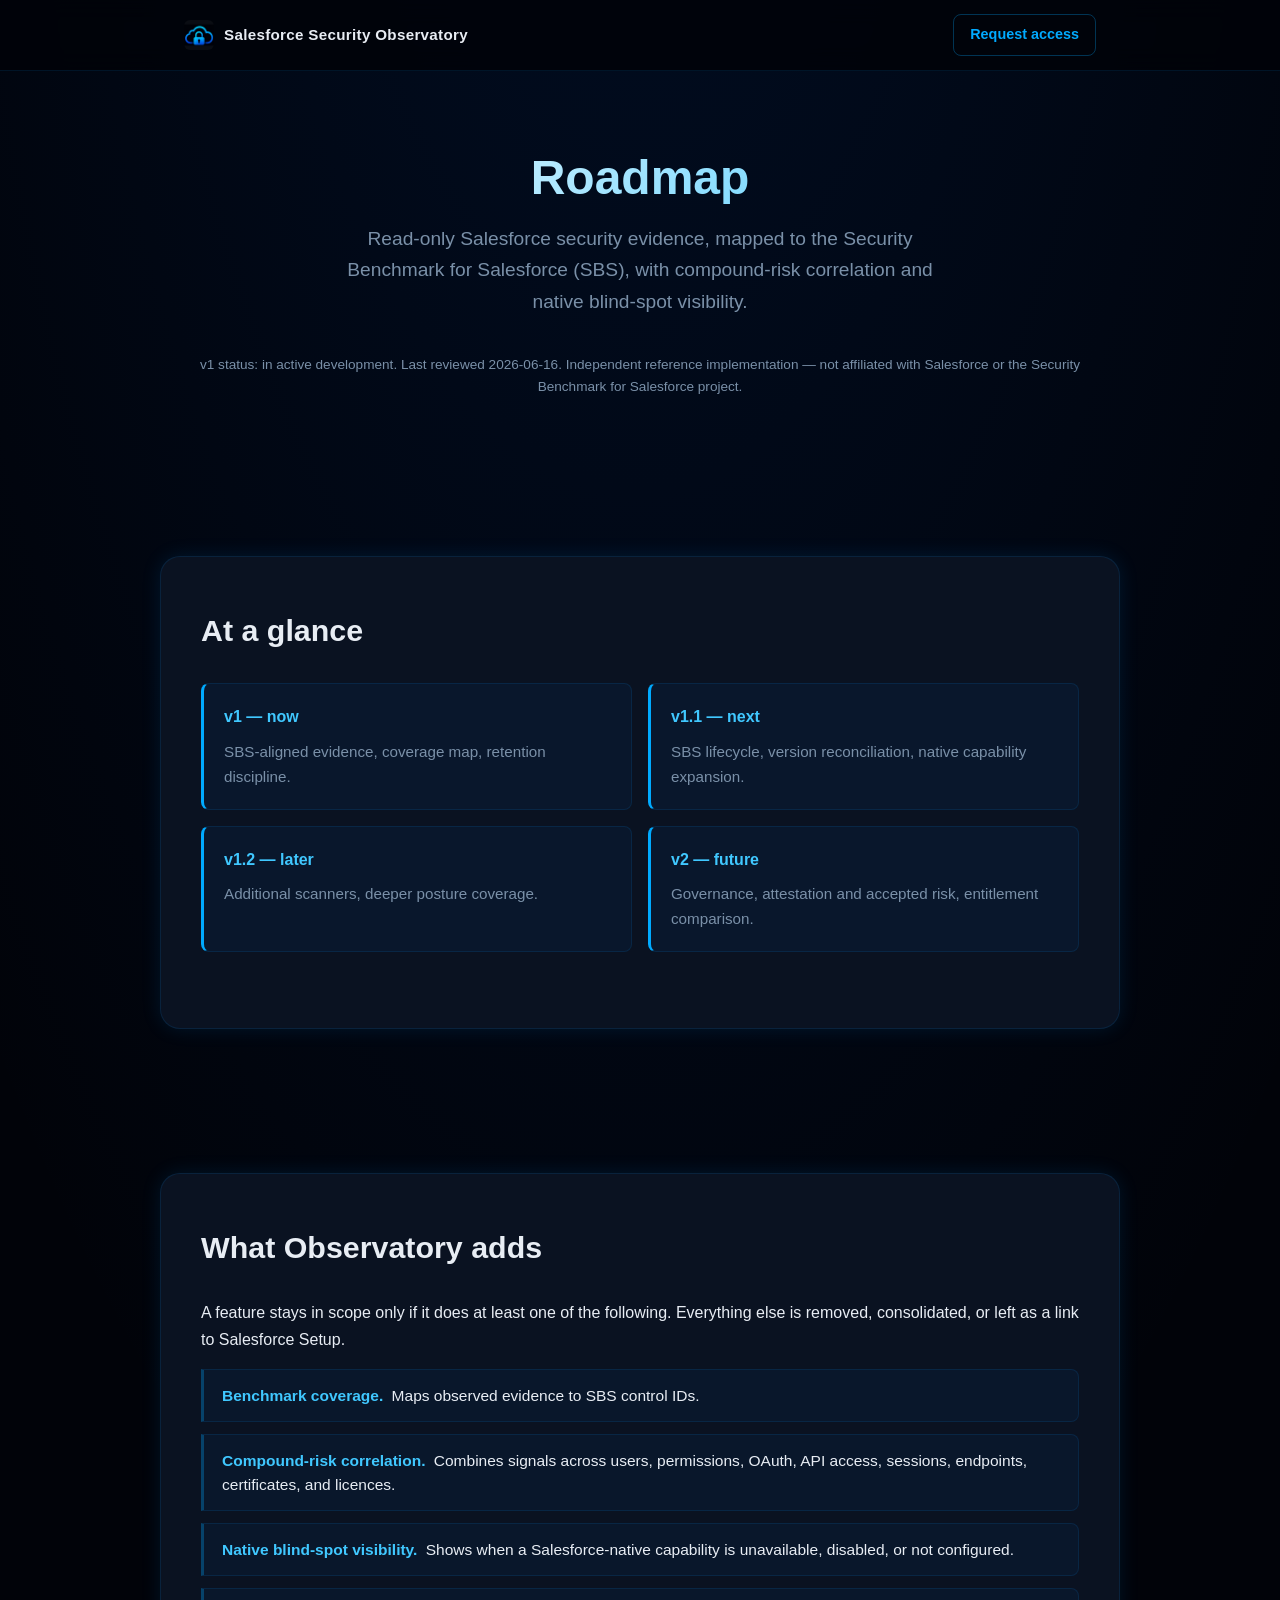
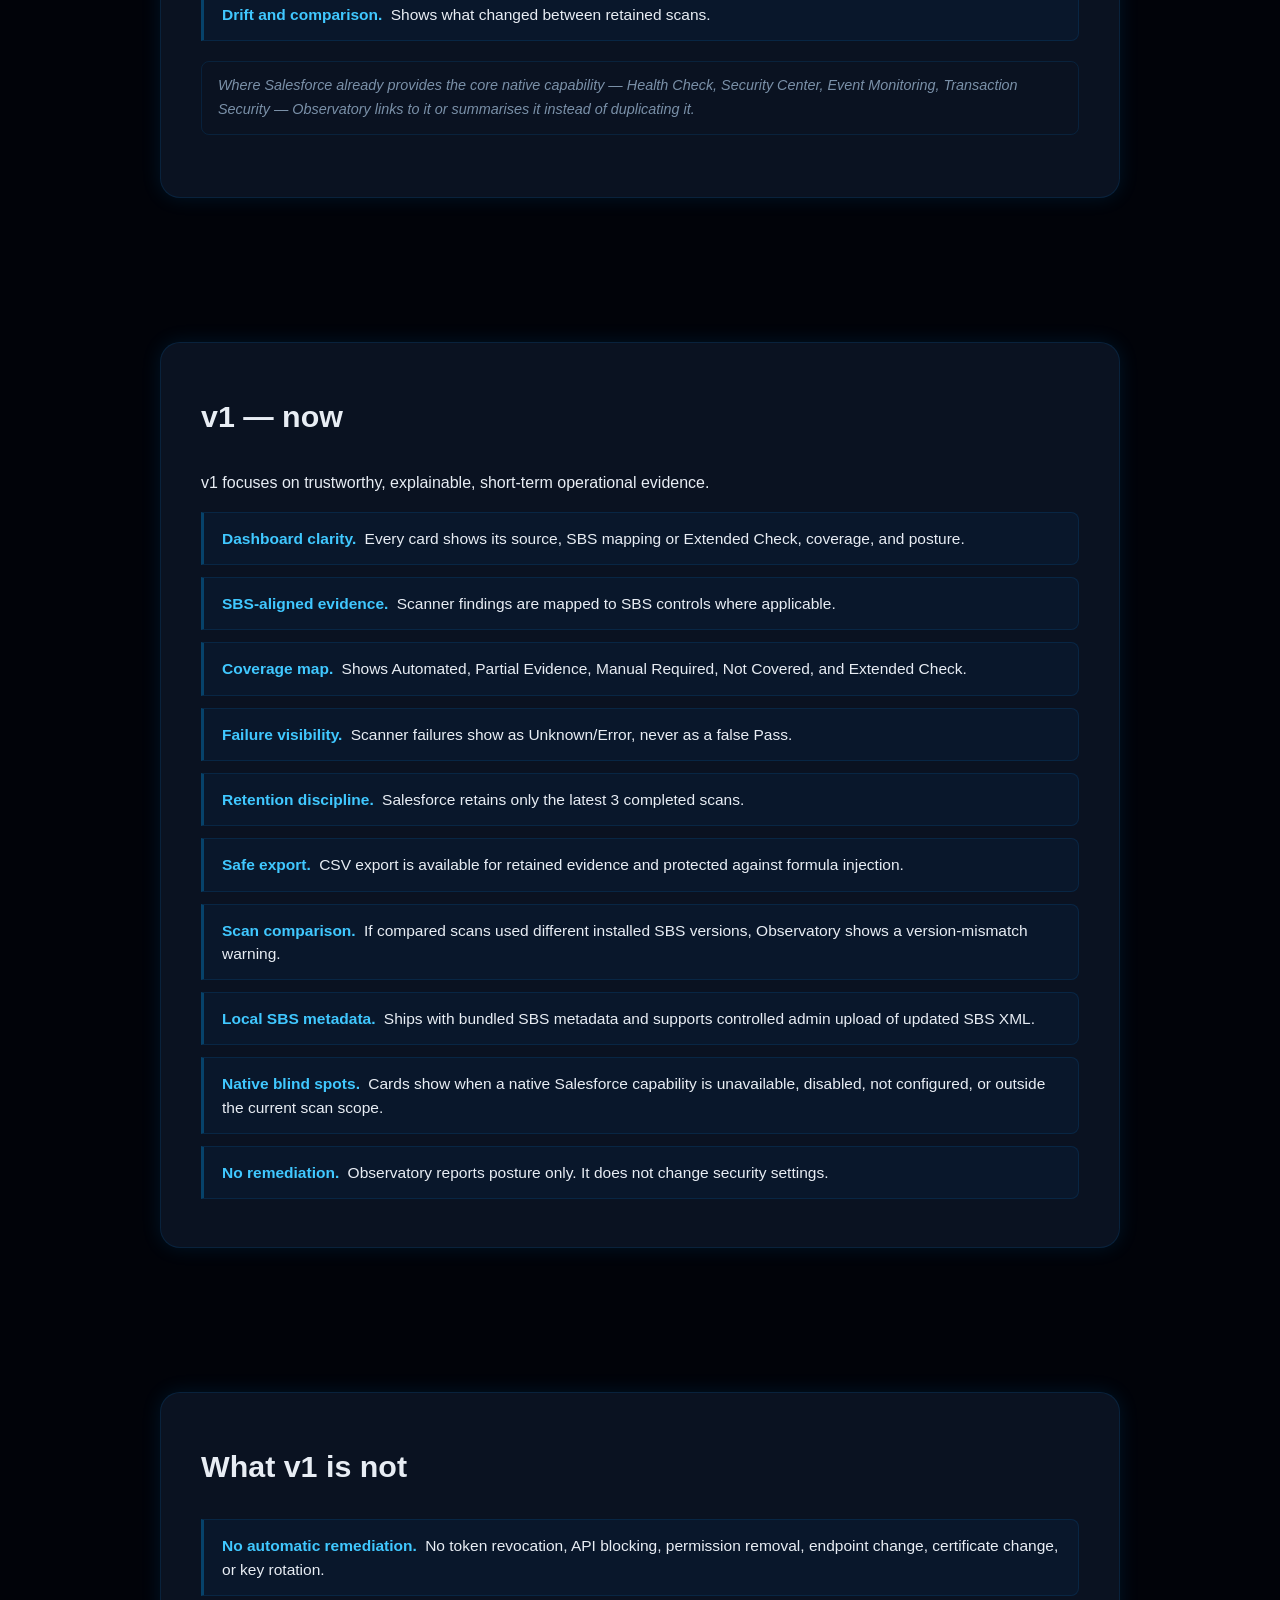
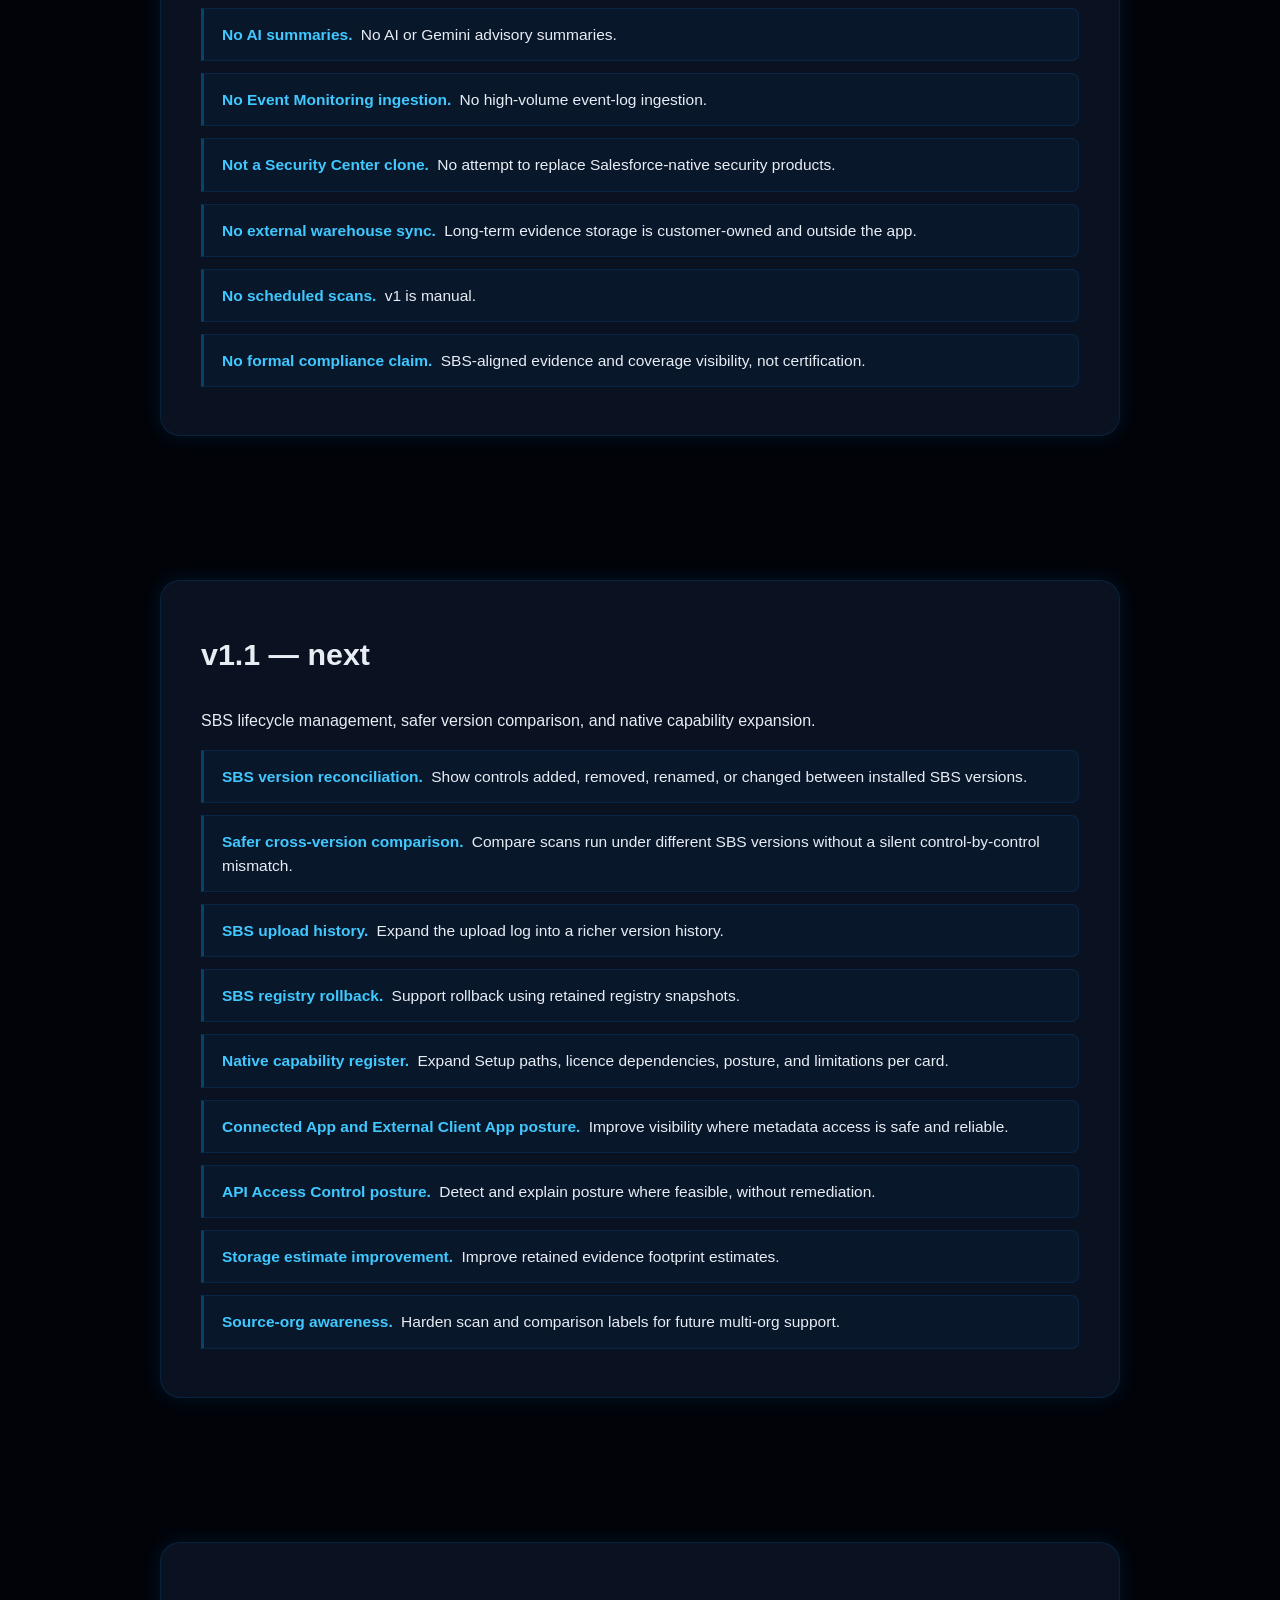
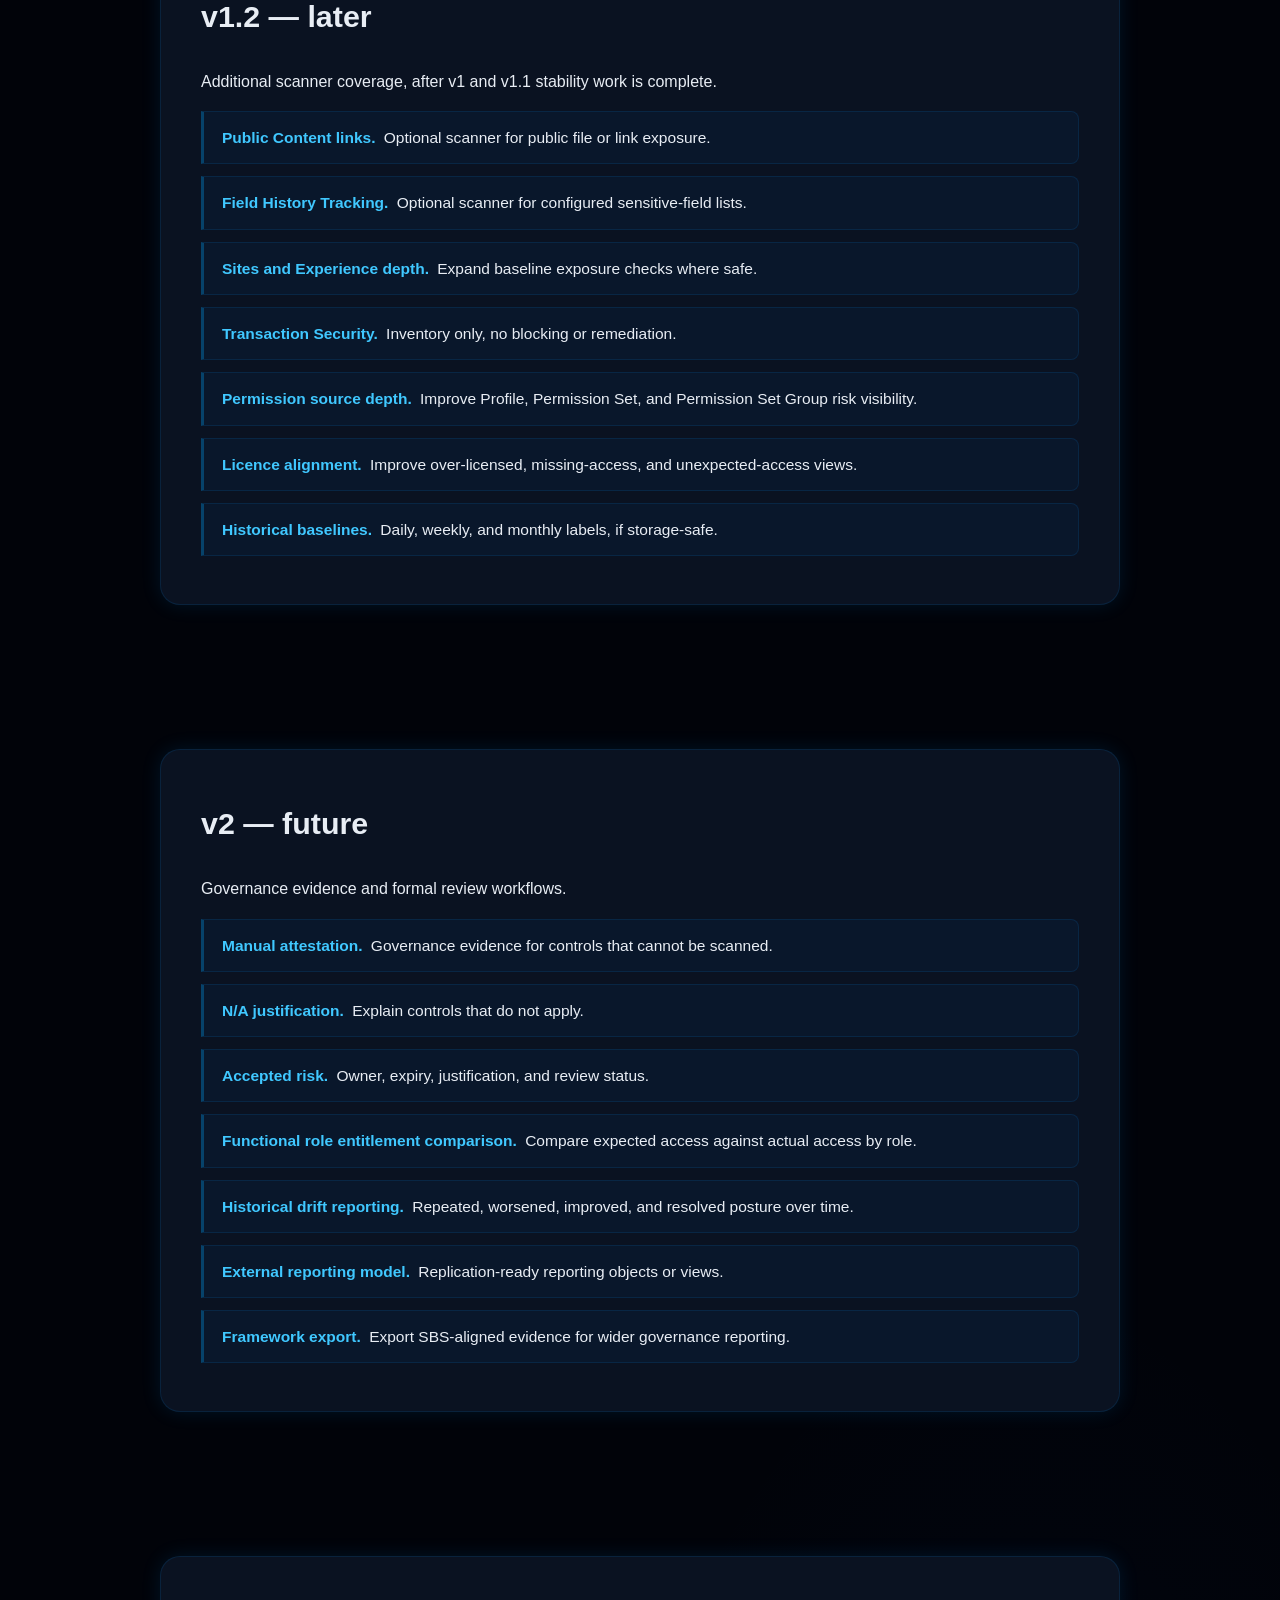
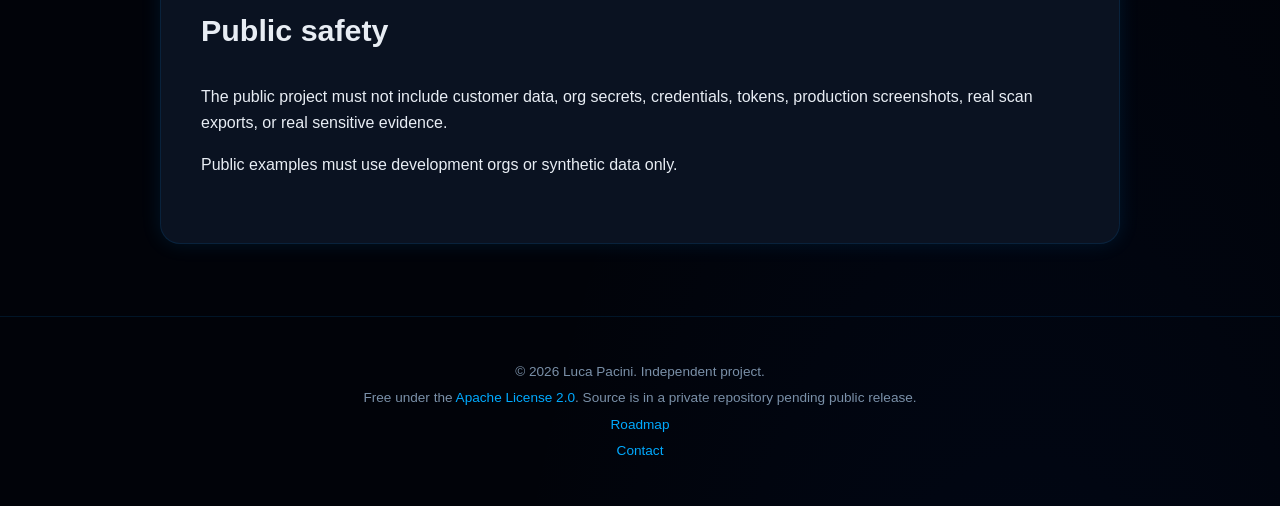
==== roadmap.html @ c9033f5a "Add in-site roadmap page matching site style" ====
<!DOCTYPE html>
<html lang="en-GB">
<head>
  <meta charset="utf-8">
  <meta name="viewport" content="width=device-width, initial-scale=1">
  <title>Roadmap — Salesforce Security Observatory</title>
  <meta name="description" content="Read-only Salesforce security evidence, mapped to the Security Benchmark for Salesforce. v1 now, SBS lifecycle next, additional scanners and governance evidence beyond that.">
  <meta name="author" content="Luca Pacini">
  <link rel="canonical" href="https://luca-pacini.github.io/sf-security-observatory/roadmap.html">
  <link rel="icon" type="image/png" href="favicon.png">
  <link rel="apple-touch-icon" href="logo-mark.png">

  <meta property="og:type" content="website">
  <meta property="og:title" content="Roadmap — Salesforce Security Observatory">
  <meta property="og:description" content="Read-only Salesforce security evidence, mapped to the Security Benchmark for Salesforce.">
  <meta property="og:url" content="https://luca-pacini.github.io/sf-security-observatory/roadmap.html">
  <meta property="og:image" content="https://luca-pacini.github.io/sf-security-observatory/og-image.png">
  <meta property="og:locale" content="en_GB">
  <meta name="twitter:card" content="summary_large_image">
  <meta name="twitter:title" content="Roadmap — Salesforce Security Observatory">
  <meta name="twitter:description" content="Read-only Salesforce security evidence, mapped to the Security Benchmark for Salesforce.">
  <meta name="twitter:image" content="https://luca-pacini.github.io/sf-security-observatory/og-image.png">

  <link rel="stylesheet" href="styles.css">
</head>
<body>
  <header class="site-header">
    <div class="container header-inner">
      <a href="index.html" style="text-decoration:none; color:inherit;">
        <span class="brand"><img class="brand-logo" src="logo-mark.png" alt="SecuredForce Lab" width="32" height="32"> Salesforce Security Observatory</span>
      </a>
      <a class="nav-cta" href="index.html#request">Request access</a>
    </div>
  </header>

  <main>
    <!-- Inner hero -->
    <section class="hero">
      <div class="container">
        <h1>Roadmap</h1>
        <p class="strapline">Read-only Salesforce security evidence, mapped to the Security Benchmark for Salesforce (SBS), with compound-risk correlation and native blind-spot visibility.</p>
        <p class="hero-sub">v1 status: in active development. Last reviewed 2026-06-16. Independent reference implementation — not affiliated with Salesforce or the Security Benchmark for Salesforce project.</p>
      </div>
    </section>

    <!-- Phases at a glance -->
    <section class="section" id="phases">
      <div class="container">
        <h2>At a glance</h2>
        <ul class="feature-list">
          <li>
            <h3>v1 — now</h3>
            <p>SBS-aligned evidence, coverage map, retention discipline.</p>
          </li>
          <li>
            <h3>v1.1 — next</h3>
            <p>SBS lifecycle, version reconciliation, native capability expansion.</p>
          </li>
          <li>
            <h3>v1.2 — later</h3>
            <p>Additional scanners, deeper posture coverage.</p>
          </li>
          <li>
            <h3>v2 — future</h3>
            <p>Governance, attestation and accepted risk, entitlement comparison.</p>
          </li>
        </ul>
      </div>
    </section>

    <!-- What Observatory adds -->
    <section class="section section-alt" id="adds">
      <div class="container">
        <h2>What Observatory adds</h2>
        <p>A feature stays in scope only if it does at least one of the following. Everything else is removed, consolidated, or left as a link to Salesforce Setup.</p>
        <ul class="proof-list">
          <li><strong>Benchmark coverage.</strong> Maps observed evidence to SBS control IDs.</li>
          <li><strong>Compound-risk correlation.</strong> Combines signals across users, permissions, OAuth, API access, sessions, endpoints, certificates, and licences.</li>
          <li><strong>Native blind-spot visibility.</strong> Shows when a Salesforce-native capability is unavailable, disabled, or not configured.</li>
          <li><strong>Drift and comparison.</strong> Shows what changed between retained scans.</li>
        </ul>
        <p class="note">Where Salesforce already provides the core native capability — Health Check, Security Center, Event Monitoring, Transaction Security — Observatory links to it or summarises it instead of duplicating it.</p>
      </div>
    </section>

    <!-- v1 now -->
    <section class="section" id="v1">
      <div class="container">
        <h2>v1 — now</h2>
        <p>v1 focuses on trustworthy, explainable, short-term operational evidence.</p>
        <ul class="proof-list">
          <li><strong>Dashboard clarity.</strong> Every card shows its source, SBS mapping or Extended Check, coverage, and posture.</li>
          <li><strong>SBS-aligned evidence.</strong> Scanner findings are mapped to SBS controls where applicable.</li>
          <li><strong>Coverage map.</strong> Shows Automated, Partial Evidence, Manual Required, Not Covered, and Extended Check.</li>
          <li><strong>Failure visibility.</strong> Scanner failures show as Unknown/Error, never as a false Pass.</li>
          <li><strong>Retention discipline.</strong> Salesforce retains only the latest 3 completed scans.</li>
          <li><strong>Safe export.</strong> CSV export is available for retained evidence and protected against formula injection.</li>
          <li><strong>Scan comparison.</strong> If compared scans used different installed SBS versions, Observatory shows a version-mismatch warning.</li>
          <li><strong>Local SBS metadata.</strong> Ships with bundled SBS metadata and supports controlled admin upload of updated SBS XML.</li>
          <li><strong>Native blind spots.</strong> Cards show when a native Salesforce capability is unavailable, disabled, not configured, or outside the current scan scope.</li>
          <li><strong>No remediation.</strong> Observatory reports posture only. It does not change security settings.</li>
        </ul>
      </div>
    </section>

    <!-- v1 exclusions -->
    <section class="section section-alt" id="v1-exclusions">
      <div class="container">
        <h2>What v1 is not</h2>
        <ul class="proof-list">
          <li><strong>No automatic remediation.</strong> No token revocation, API blocking, permission removal, endpoint change, certificate change, or key rotation.</li>
          <li><strong>No AI summaries.</strong> No AI or Gemini advisory summaries.</li>
          <li><strong>No Event Monitoring ingestion.</strong> No high-volume event-log ingestion.</li>
          <li><strong>Not a Security Center clone.</strong> No attempt to replace Salesforce-native security products.</li>
          <li><strong>No external warehouse sync.</strong> Long-term evidence storage is customer-owned and outside the app.</li>
          <li><strong>No scheduled scans.</strong> v1 is manual.</li>
          <li><strong>No formal compliance claim.</strong> SBS-aligned evidence and coverage visibility, not certification.</li>
        </ul>
      </div>
    </section>

    <!-- v1.1 -->
    <section class="section" id="v1-1">
      <div class="container">
        <h2>v1.1 — next</h2>
        <p>SBS lifecycle management, safer version comparison, and native capability expansion.</p>
        <ul class="proof-list">
          <li><strong>SBS version reconciliation.</strong> Show controls added, removed, renamed, or changed between installed SBS versions.</li>
          <li><strong>Safer cross-version comparison.</strong> Compare scans run under different SBS versions without a silent control-by-control mismatch.</li>
          <li><strong>SBS upload history.</strong> Expand the upload log into a richer version history.</li>
          <li><strong>SBS registry rollback.</strong> Support rollback using retained registry snapshots.</li>
          <li><strong>Native capability register.</strong> Expand Setup paths, licence dependencies, posture, and limitations per card.</li>
          <li><strong>Connected App and External Client App posture.</strong> Improve visibility where metadata access is safe and reliable.</li>
          <li><strong>API Access Control posture.</strong> Detect and explain posture where feasible, without remediation.</li>
          <li><strong>Storage estimate improvement.</strong> Improve retained evidence footprint estimates.</li>
          <li><strong>Source-org awareness.</strong> Harden scan and comparison labels for future multi-org support.</li>
        </ul>
      </div>
    </section>

    <!-- v1.2 -->
    <section class="section section-alt" id="v1-2">
      <div class="container">
        <h2>v1.2 — later</h2>
        <p>Additional scanner coverage, after v1 and v1.1 stability work is complete.</p>
        <ul class="proof-list">
          <li><strong>Public Content links.</strong> Optional scanner for public file or link exposure.</li>
          <li><strong>Field History Tracking.</strong> Optional scanner for configured sensitive-field lists.</li>
          <li><strong>Sites and Experience depth.</strong> Expand baseline exposure checks where safe.</li>
          <li><strong>Transaction Security.</strong> Inventory only, no blocking or remediation.</li>
          <li><strong>Permission source depth.</strong> Improve Profile, Permission Set, and Permission Set Group risk visibility.</li>
          <li><strong>Licence alignment.</strong> Improve over-licensed, missing-access, and unexpected-access views.</li>
          <li><strong>Historical baselines.</strong> Daily, weekly, and monthly labels, if storage-safe.</li>
        </ul>
      </div>
    </section>

    <!-- v2 -->
    <section class="section" id="v2">
      <div class="container">
        <h2>v2 — future</h2>
        <p>Governance evidence and formal review workflows.</p>
        <ul class="proof-list">
          <li><strong>Manual attestation.</strong> Governance evidence for controls that cannot be scanned.</li>
          <li><strong>N/A justification.</strong> Explain controls that do not apply.</li>
          <li><strong>Accepted risk.</strong> Owner, expiry, justification, and review status.</li>
          <li><strong>Functional role entitlement comparison.</strong> Compare expected access against actual access by role.</li>
          <li><strong>Historical drift reporting.</strong> Repeated, worsened, improved, and resolved posture over time.</li>
          <li><strong>External reporting model.</strong> Replication-ready reporting objects or views.</li>
          <li><strong>Framework export.</strong> Export SBS-aligned evidence for wider governance reporting.</li>
        </ul>
      </div>
    </section>

    <!-- Public safety -->
    <section class="section section-alt" id="public-safety">
      <div class="container">
        <h2>Public safety</h2>
        <p>The public project must not include customer data, org secrets, credentials, tokens, production screenshots, real scan exports, or real sensitive evidence.</p>
        <p>Public examples must use development orgs or synthetic data only.</p>
      </div>
    </section>
  </main>

  <footer class="site-footer">
    <div class="container">
      <p>&copy; 2026 Luca Pacini. Independent project.</p>
      <p>Free under the <a class="link" href="https://www.apache.org/licenses/LICENSE-2.0" rel="noopener">Apache License 2.0</a>. Source is in a private repository pending public release.</p>
      <p><a class="link" id="roadmap-link" href="roadmap.html">Roadmap</a></p>
      <p><a class="link" id="contact-email" href="mailto:securedforcelab@gmail.com">Contact</a></p>
    </div>
  </footer>
</body>
</html>
---- styles.css ----
/* Salesforce Security Observatory — landing page styles
   Dark-navy aesthetic matched to the SecuredForce Lab logo background.
   System fonts only. No external assets. */

/* ─── Design tokens ──────────────────────────────────────────────────────── */
:root {
  --bg:           #010309;   /* exact logo background colour */
  --bg-mid:       #060c16;   /* card backgrounds: slightly lifted */
  --bg-card:      #0a1221;   /* deeper card fill */
  --border:       rgba(0, 150, 255, 0.12);
  --border-glow:  rgba(0, 170, 255, 0.30);
  --text:         #e8edf4;
  --text-muted:   #7a90a8;
  --accent:       #00aaff;
  --accent-hi:    #40c8ff;
  --accent-hover: #0090dd;
  --gradient:     linear-gradient(135deg, #0055cc 0%, #00aaff 100%);
  --glow-sm:      0 0 20px rgba(0, 160, 255, 0.12);
  --glow-md:      0 4px 40px rgba(0, 140, 255, 0.18);
  --glow-lg:      0 8px 64px rgba(0, 120, 255, 0.25);
  --radius-sm:    8px;
  --radius-md:    14px;
  --radius-lg:    20px;
  --max-width:    960px;
}

/* ─── Reset ──────────────────────────────────────────────────────────────── */
*, *::before, *::after { box-sizing: border-box; }
html  { scroll-behavior: smooth; }
body  {
  margin: 0;
  background-color: var(--bg);
  /* subtle radial highlight so the page isn't completely flat */
  background-image:
    radial-gradient(ellipse 120% 60% at 50% -10%, rgba(0, 80, 200, 0.15) 0%, transparent 60%),
    radial-gradient(ellipse 80% 40% at 80% 110%,  rgba(0, 60, 180, 0.10) 0%, transparent 55%);
  color: var(--text);
  font-family: -apple-system, BlinkMacSystemFont, "Segoe UI", Roboto, Helvetica, Arial, sans-serif;
  line-height: 1.65;
  font-size: 16px;
}

.container {
  width: 100%;
  max-width: var(--max-width);
  margin: 0 auto;
  padding: 0 24px;
}

/* ─── Header ─────────────────────────────────────────────────────────────── */
.site-header {
  position: sticky;
  top: 0;
  z-index: 20;
  background: rgba(1, 3, 9, 0.85);
  backdrop-filter: blur(12px);
  -webkit-backdrop-filter: blur(12px);
  border-bottom: 1px solid var(--border);
}

.header-inner {
  display: flex;
  align-items: center;
  justify-content: space-between;
  gap: 16px;
  padding: 14px 24px;
}

.brand {
  display: flex;
  align-items: center;
  gap: 10px;
  font-weight: 700;
  font-size: 0.95rem;
  letter-spacing: 0.3px;
}

.brand-logo {
  width: 30px;
  height: 30px;
  border-radius: 6px;
  flex-shrink: 0;
}

.nav-cta {
  color: var(--accent);
  text-decoration: none;
  font-weight: 600;
  font-size: 0.9rem;
  border: 1px solid var(--border-glow);
  padding: 8px 16px;
  border-radius: var(--radius-sm);
  white-space: nowrap;
  transition: background 0.15s, color 0.15s;
}
.nav-cta:hover {
  background: var(--accent);
  color: #fff;
  border-color: var(--accent);
}

/* ─── Hero ───────────────────────────────────────────────────────────────── */
.hero {
  padding: 80px 0 72px;
  text-align: center;
}

.hero-logo {
  display: block;
  width: 220px;
  height: auto;
  margin: 0 auto 32px;
  filter: drop-shadow(0 12px 40px rgba(0, 150, 255, 0.25));
}

.hero h1 {
  font-size: clamp(2rem, 5vw, 3rem);
  line-height: 1.12;
  margin: 0 0 18px;
  background: linear-gradient(135deg, #ffffff 0%, var(--accent-hi) 100%);
  -webkit-background-clip: text;
  -webkit-text-fill-color: transparent;
  background-clip: text;
}

.strapline {
  font-size: clamp(1rem, 2.5vw, 1.2rem);
  color: var(--text-muted);
  max-width: 600px;
  margin: 0 auto 36px;
}

.hero-sub {
  font-size: 0.85rem;
  color: var(--text-muted);
  margin-top: 14px;
}

/* ─── Buttons ─────────────────────────────────────────────────────────────── */
.btn {
  display: inline-block;
  font-family: inherit;
  font-weight: 700;
  font-size: 0.95rem;
  padding: 13px 28px;
  border-radius: var(--radius-sm);
  border: none;
  cursor: pointer;
  text-decoration: none;
  letter-spacing: 0.3px;
  transition: opacity 0.15s, box-shadow 0.15s;
}

.btn-primary {
  background: var(--gradient);
  color: #fff;
  box-shadow: var(--glow-sm);
}
.btn-primary:hover {
  opacity: 0.88;
  box-shadow: var(--glow-md);
}

.btn-lg {
  font-size: 1.05rem;
  padding: 15px 36px;
}

/* ─── Sections — pop-out card approach ───────────────────────────────────── */
.section {
  padding: 72px 0;
}

/* Each section content sits in a raised card */
.section > .container {
  background: var(--bg-card);
  border: 1px solid var(--border);
  border-radius: var(--radius-lg);
  padding: 48px 40px;
  box-shadow: var(--glow-sm);
  transition: box-shadow 0.25s;
}
.section > .container:hover {
  box-shadow: var(--glow-md);
}

.section h2 {
  font-size: clamp(1.4rem, 3vw, 1.9rem);
  margin: 0 0 28px;
  color: var(--text);
}

/* ─── Feature cards ──────────────────────────────────────────────────────── */
.feature-list {
  list-style: none;
  padding: 0;
  margin: 0 0 28px;
  display: grid;
  grid-template-columns: repeat(2, 1fr);
  gap: 16px;
}

.feature-list li {
  background: rgba(0, 120, 220, 0.06);
  border: 1px solid var(--border);
  border-left: 3px solid var(--accent);
  border-radius: var(--radius-sm);
  padding: 20px;
  transition: background 0.2s, border-color 0.2s;
}
.feature-list li:hover {
  background: rgba(0, 150, 255, 0.10);
  border-color: var(--border-glow);
}

.feature-list h3 {
  margin: 0 0 8px;
  font-size: 1rem;
  color: var(--accent-hi);
}

.feature-list p {
  margin: 0;
  color: var(--text-muted);
  font-size: 0.95rem;
}

.highlight {
  font-size: 1.05rem;
  font-weight: 600;
  padding: 14px 18px;
  background: rgba(0, 150, 255, 0.08);
  border-left: 3px solid var(--accent);
  border-radius: 0 var(--radius-sm) var(--radius-sm) 0;
  margin: 0;
}

/* ─── Steps ──────────────────────────────────────────────────────────────── */
.steps {
  list-style: none;
  padding: 0;
  margin: 0;
  counter-reset: steps;
  display: grid;
  gap: 14px;
}

.steps li {
  counter-increment: steps;
  display: flex;
  align-items: flex-start;
  gap: 16px;
  font-size: 1.05rem;
  padding: 16px 18px;
  background: rgba(0, 120, 220, 0.05);
  border: 1px solid var(--border);
  border-radius: var(--radius-sm);
}

.steps li::before {
  content: counter(steps);
  display: flex;
  align-items: center;
  justify-content: center;
  min-width: 28px;
  height: 28px;
  background: var(--gradient);
  border-radius: 50%;
  font-size: 0.8rem;
  font-weight: 800;
  color: #fff;
  flex-shrink: 0;
  margin-top: 2px;
}

.note {
  font-size: 0.9rem;
  color: var(--text-muted);
  margin-top: 20px;
  padding: 12px 16px;
  border: 1px solid var(--border);
  border-radius: var(--radius-sm);
  font-style: italic;
}

/* ─── Proof list ─────────────────────────────────────────────────────────── */
.proof-list {
  list-style: none;
  padding: 0;
  margin: 0;
  display: grid;
  gap: 12px;
}

.proof-list li {
  padding: 14px 18px;
  background: rgba(0, 120, 220, 0.05);
  border: 1px solid var(--border);
  border-left: 3px solid var(--border-glow);
  border-radius: 0 var(--radius-sm) var(--radius-sm) 0;
  line-height: 1.5;
  font-size: 0.97rem;
}

.proof-list strong {
  color: var(--accent-hi);
  margin-right: 4px;
}

/* ─── Pricing section ────────────────────────────────────────────────────── */
.section-price > .container {
  background: rgba(0, 100, 200, 0.07);
  border-color: var(--border-glow);
  text-align: center;
  box-shadow: var(--glow-md);
}

.price-block {
  display: flex;
  flex-direction: column;
  align-items: center;
  gap: 8px;
}

.price-question {
  font-size: clamp(1rem, 2.5vw, 1.2rem);
  color: var(--text-muted);
  font-weight: 500;
  margin: 0;
}

.price-answer {
  font-size: clamp(3.5rem, 10vw, 6rem);
  font-weight: 900;
  line-height: 1;
  background: var(--gradient);
  -webkit-background-clip: text;
  -webkit-text-fill-color: transparent;
  background-clip: text;
  margin: 8px 0;
  letter-spacing: -2px;
}

.price-detail {
  color: var(--text-muted);
  font-size: 1rem;
  max-width: 480px;
  margin: 12px auto 0;
}

.price-badges {
  display: flex;
  flex-wrap: wrap;
  justify-content: center;
  gap: 10px;
  margin-top: 24px;
}

.badge {
  display: inline-flex;
  align-items: center;
  gap: 6px;
  padding: 6px 14px;
  border: 1px solid var(--border-glow);
  border-radius: 999px;
  font-size: 0.85rem;
  font-weight: 600;
  color: var(--accent-hi);
  background: rgba(0, 150, 255, 0.08);
}

/* ─── Request card ───────────────────────────────────────────────────────── */
.request-section > .container {
  background:
    radial-gradient(ellipse 100% 80% at 50% -20%, rgba(0, 100, 220, 0.22), transparent 65%),
    var(--bg-card);
  border-color: var(--border-glow);
  box-shadow:
    var(--glow-lg),
    inset 0 1px 0 rgba(255, 255, 255, 0.04);
  text-align: center;
}

.request-card {
  max-width: 520px;
  margin: 0 auto;
}

.request-mark {
  display: block;
  width: 72px;
  height: 72px;
  margin: 0 auto 20px;
  border-radius: 16px;
  box-shadow: 0 8px 32px rgba(0, 130, 240, 0.40);
}

.request-card h2 {
  margin-top: 0;
  font-size: 2rem;
}

.form-guidance {
  color: var(--text-muted);
  margin: 0 0 8px;
}

.email-cta {
  margin-top: 24px;
}

.email-fallback {
  font-size: 0.88rem;
  color: var(--text-muted);
  margin-top: 12px;
}

.email-fallback strong {
  font-family: ui-monospace, "Cascadia Code", "Fira Code", monospace;
  color: var(--text);
}

/* ─── Privacy / advisory notices ────────────────────────────────────────── */
.privacy-notice,
.advisory-notice {
  font-size: 0.82rem;
  color: var(--text-muted);
  margin-top: 20px;
  line-height: 1.6;
  padding: 12px 16px;
  border: 1px solid var(--border);
  border-radius: var(--radius-sm);
  text-align: left;
}

.privacy-notice strong,
.advisory-notice strong {
  color: var(--text);
}

/* ─── About section ──────────────────────────────────────────────────────── */
.disclaimer {
  color: var(--text-muted);
  font-size: 0.9rem;
}

.link {
  color: var(--accent);
  text-decoration: none;
}
.link:hover { text-decoration: underline; }

/* ─── Footer ─────────────────────────────────────────────────────────────── */
.site-footer {
  padding: 40px 24px;
  text-align: center;
  color: var(--text-muted);
  font-size: 0.85rem;
  border-top: 1px solid var(--border);
}

.site-footer p { margin: 4px 0; }

/* ─── Responsive ─────────────────────────────────────────────────────────── */
@media (max-width: 680px) {
  .section > .container {
    padding: 32px 20px;
    border-radius: var(--radius-md);
  }
  .section { padding: 48px 0; }
  .feature-list { grid-template-columns: 1fr; }
  .hero { padding: 56px 0 48px; }
  .hero-logo { width: 160px; }
  .price-answer { letter-spacing: -1px; }
}
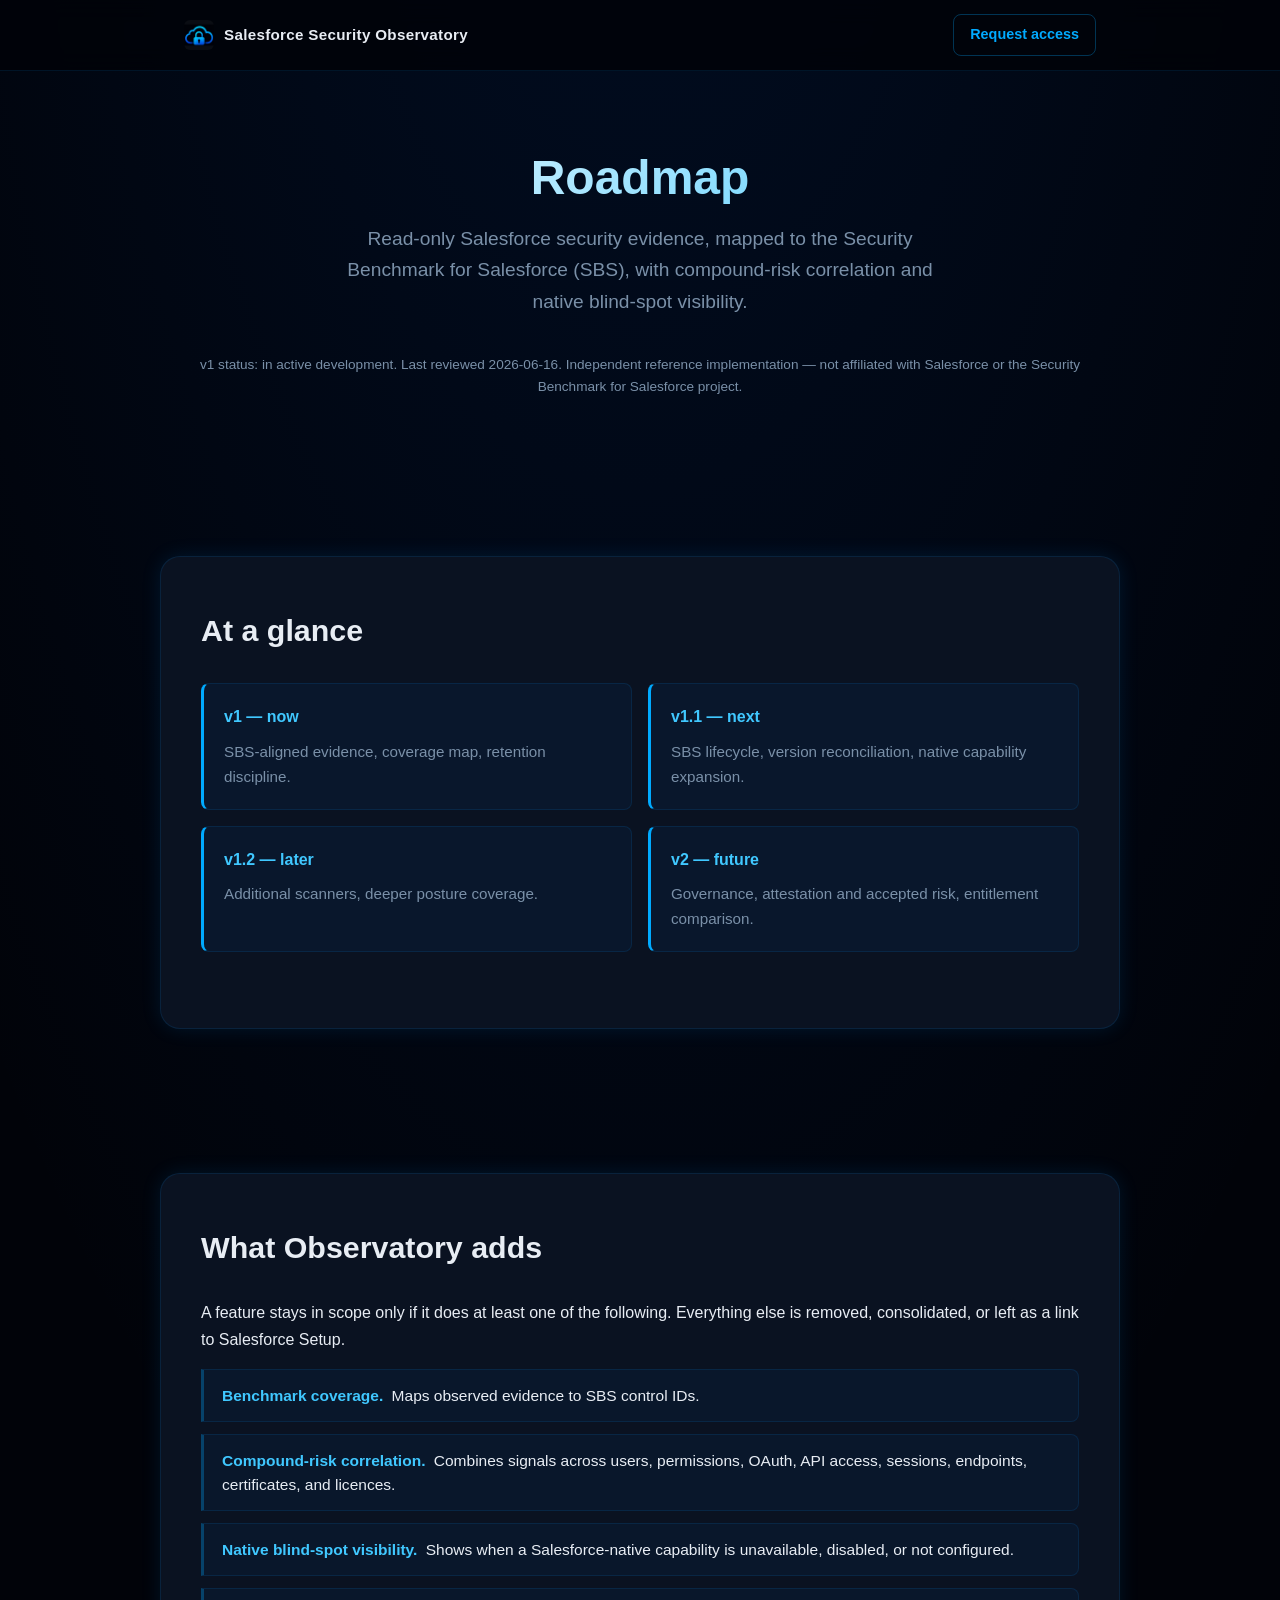
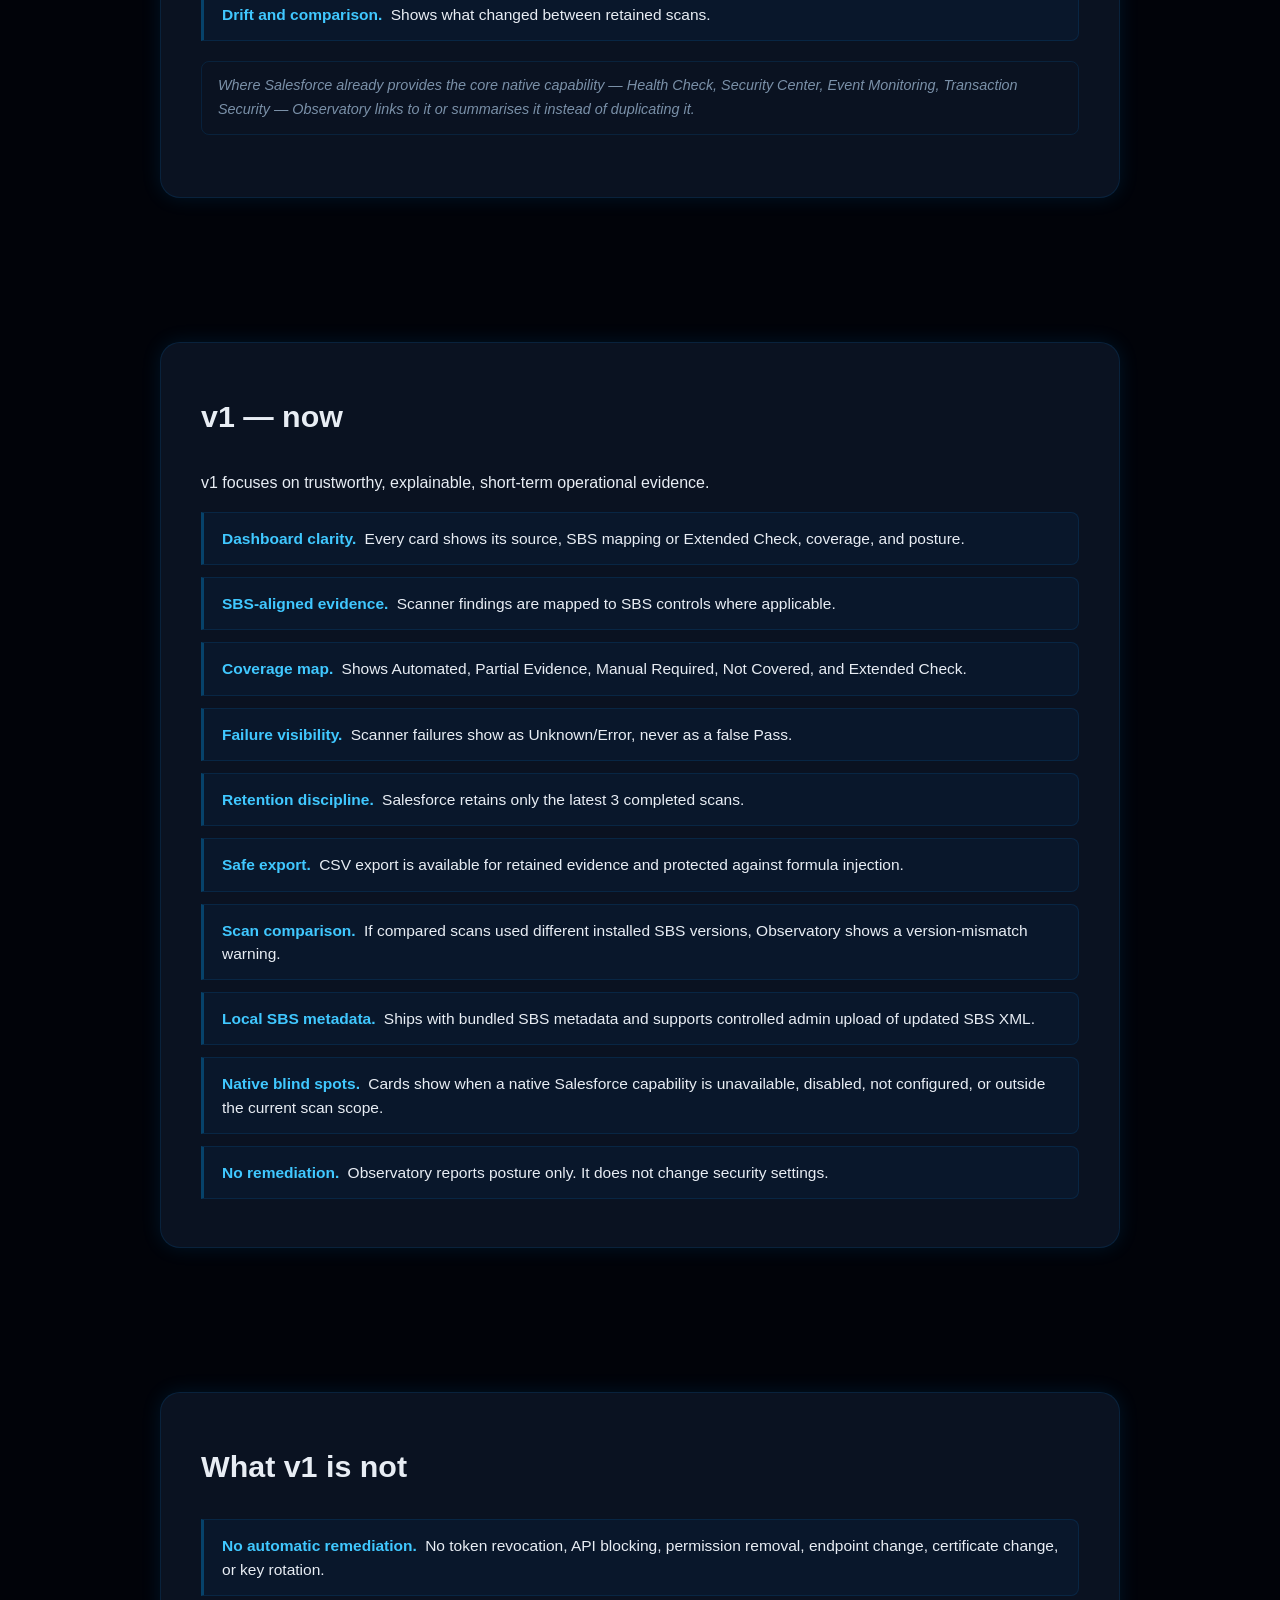
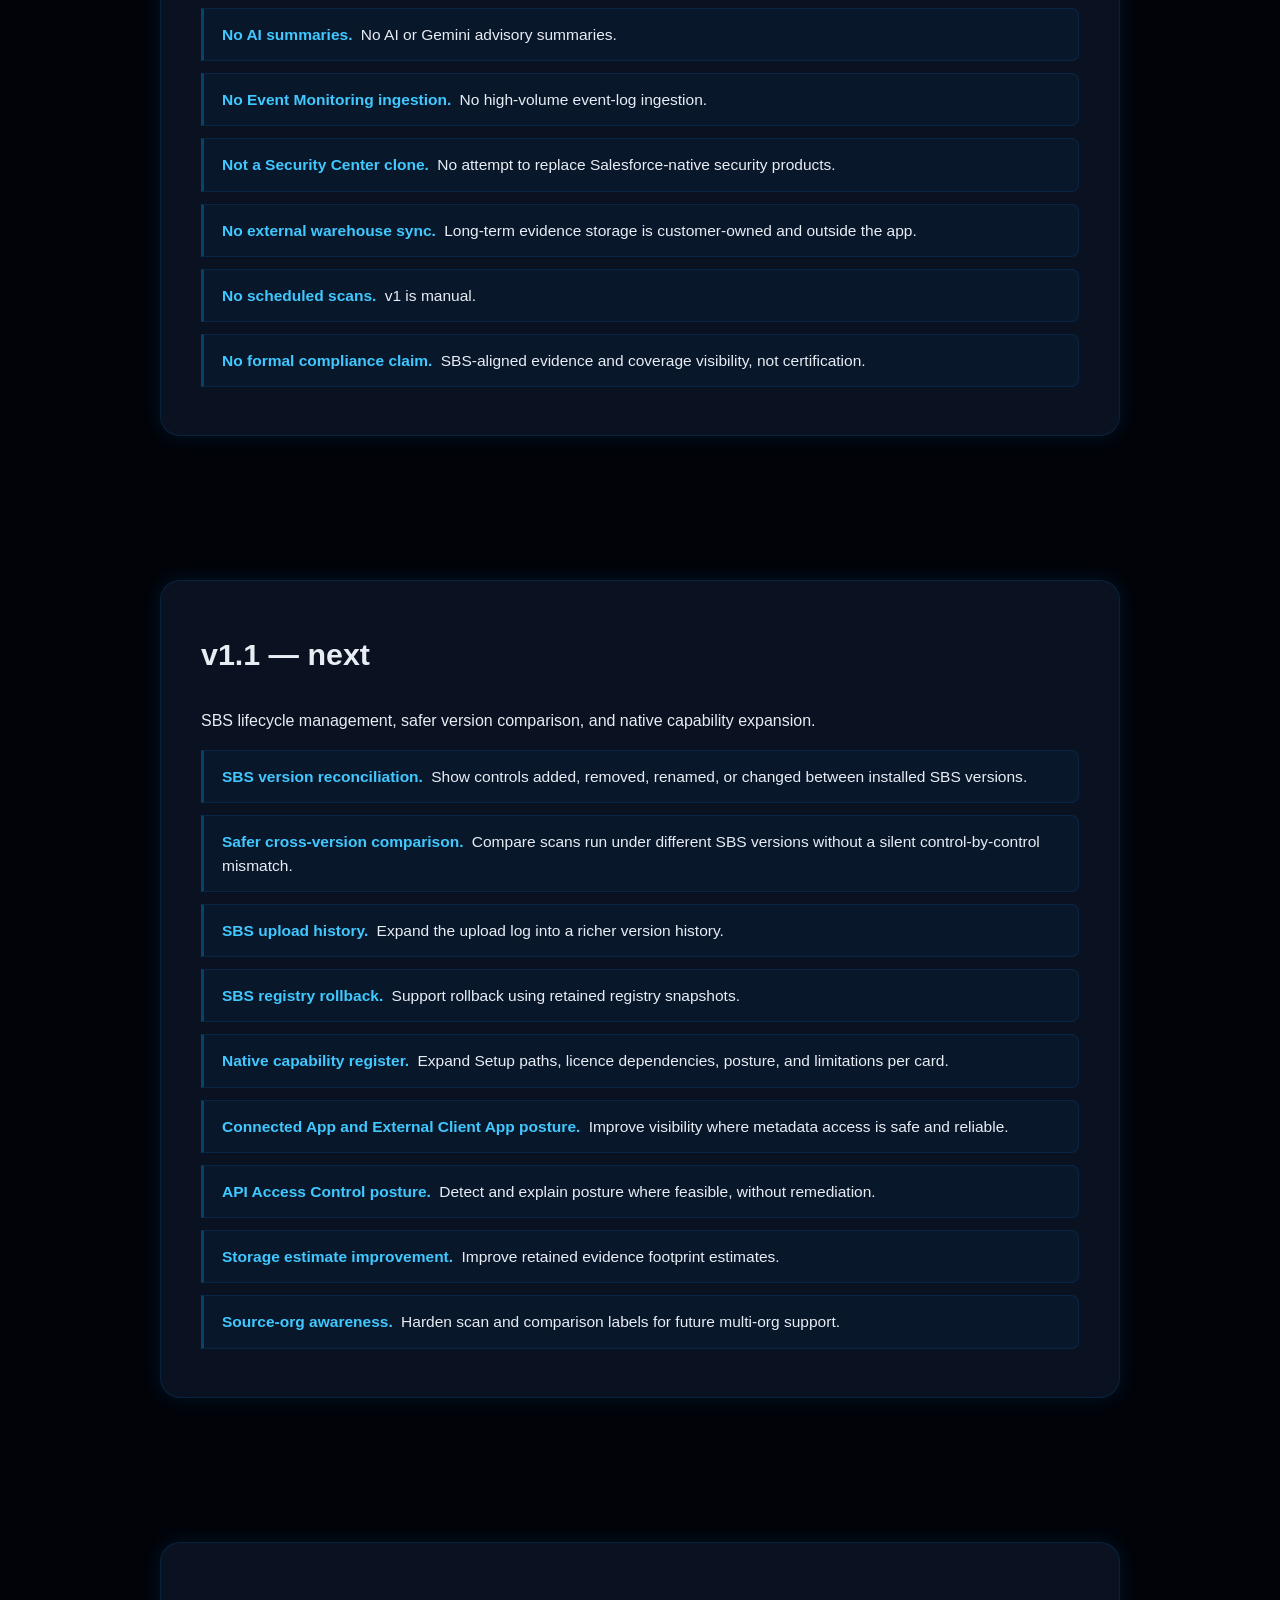
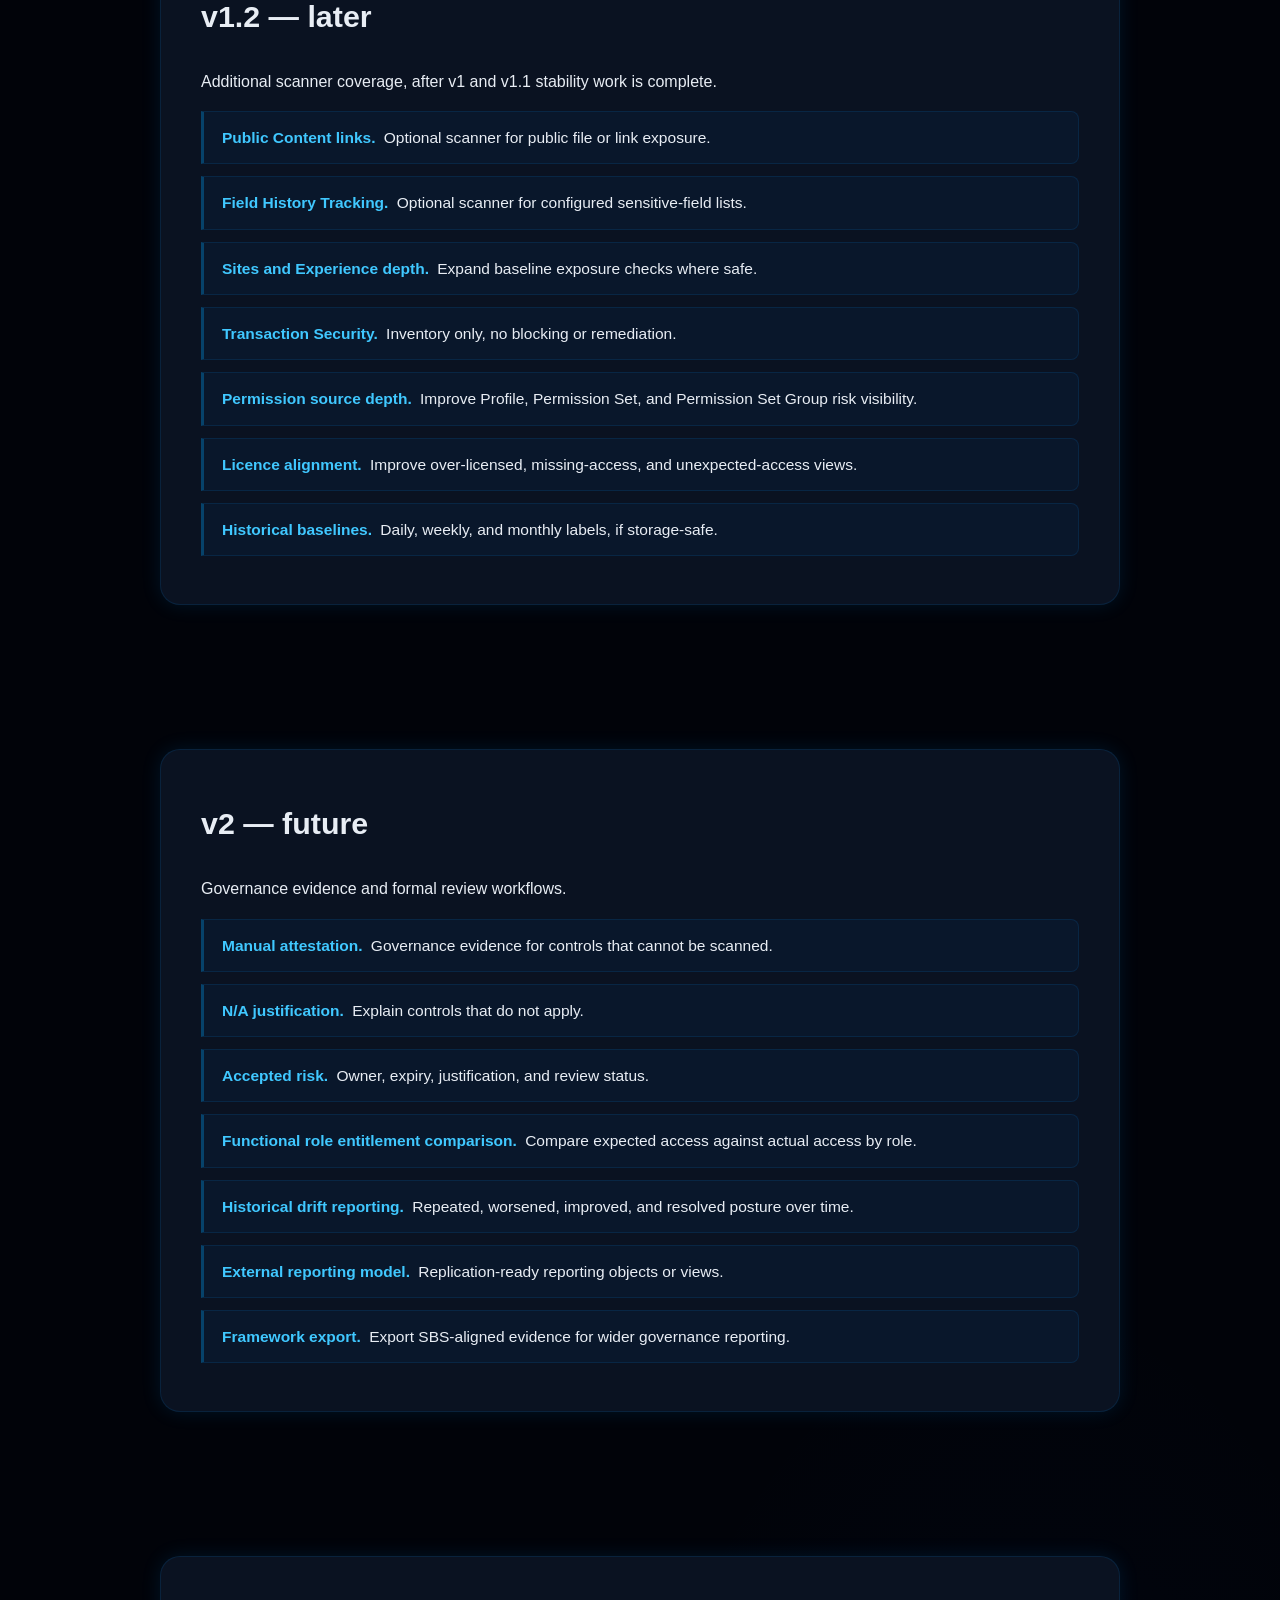
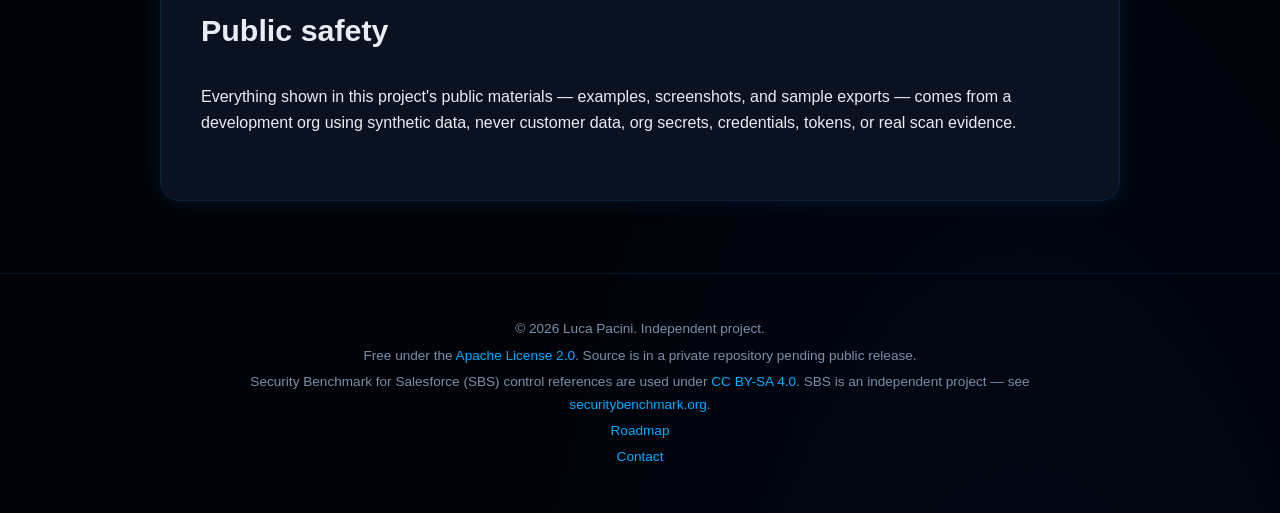
==== commit 1df954d6: "Reword public-safety note for reader; add SBS CC BY-SA 4.0 attribution" ====
--- a/roadmap.html
+++ b/roadmap.html
@@ -176,8 +176,7 @@
     <section class="section section-alt" id="public-safety">
       <div class="container">
         <h2>Public safety</h2>
-        <p>The public project must not include customer data, org secrets, credentials, tokens, production screenshots, real scan exports, or real sensitive evidence.</p>
-        <p>Public examples must use development orgs or synthetic data only.</p>
+        <p>Everything shown in this project's public materials — examples, screenshots, and sample exports — comes from a development org using synthetic data, never customer data, org secrets, credentials, tokens, or real scan evidence.</p>
       </div>
     </section>
   </main>
@@ -186,6 +185,7 @@
     <div class="container">
       <p>&copy; 2026 Luca Pacini. Independent project.</p>
       <p>Free under the <a class="link" href="https://www.apache.org/licenses/LICENSE-2.0" rel="noopener">Apache License 2.0</a>. Source is in a private repository pending public release.</p>
+      <p>Security Benchmark for Salesforce (SBS) control references are used under <a class="link" href="https://creativecommons.org/licenses/by-sa/4.0/" target="_blank" rel="noopener">CC BY-SA 4.0</a>. SBS is an independent project — see <a class="link" href="https://www.securitybenchmark.org" target="_blank" rel="noopener">securitybenchmark.org</a>.</p>
       <p><a class="link" id="roadmap-link" href="roadmap.html">Roadmap</a></p>
       <p><a class="link" id="contact-email" href="mailto:securedforcelab@gmail.com">Contact</a></p>
     </div>
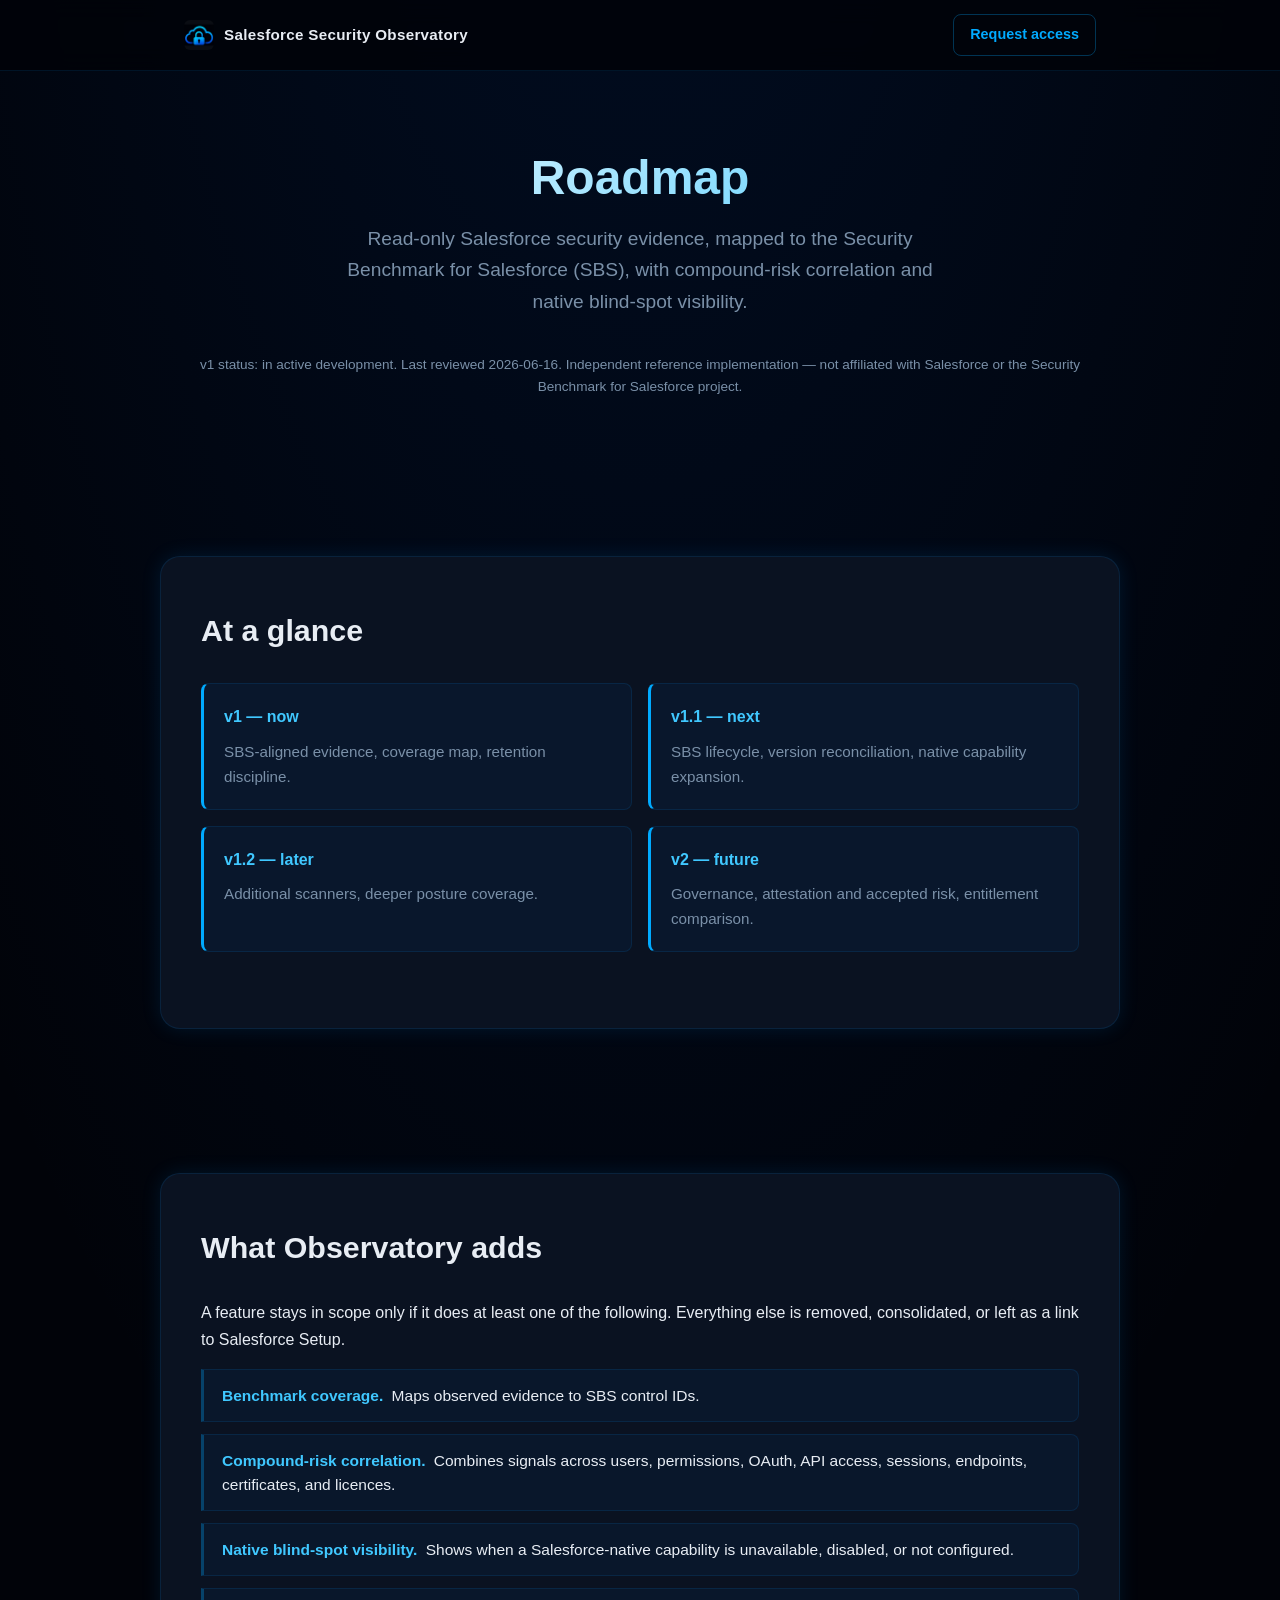
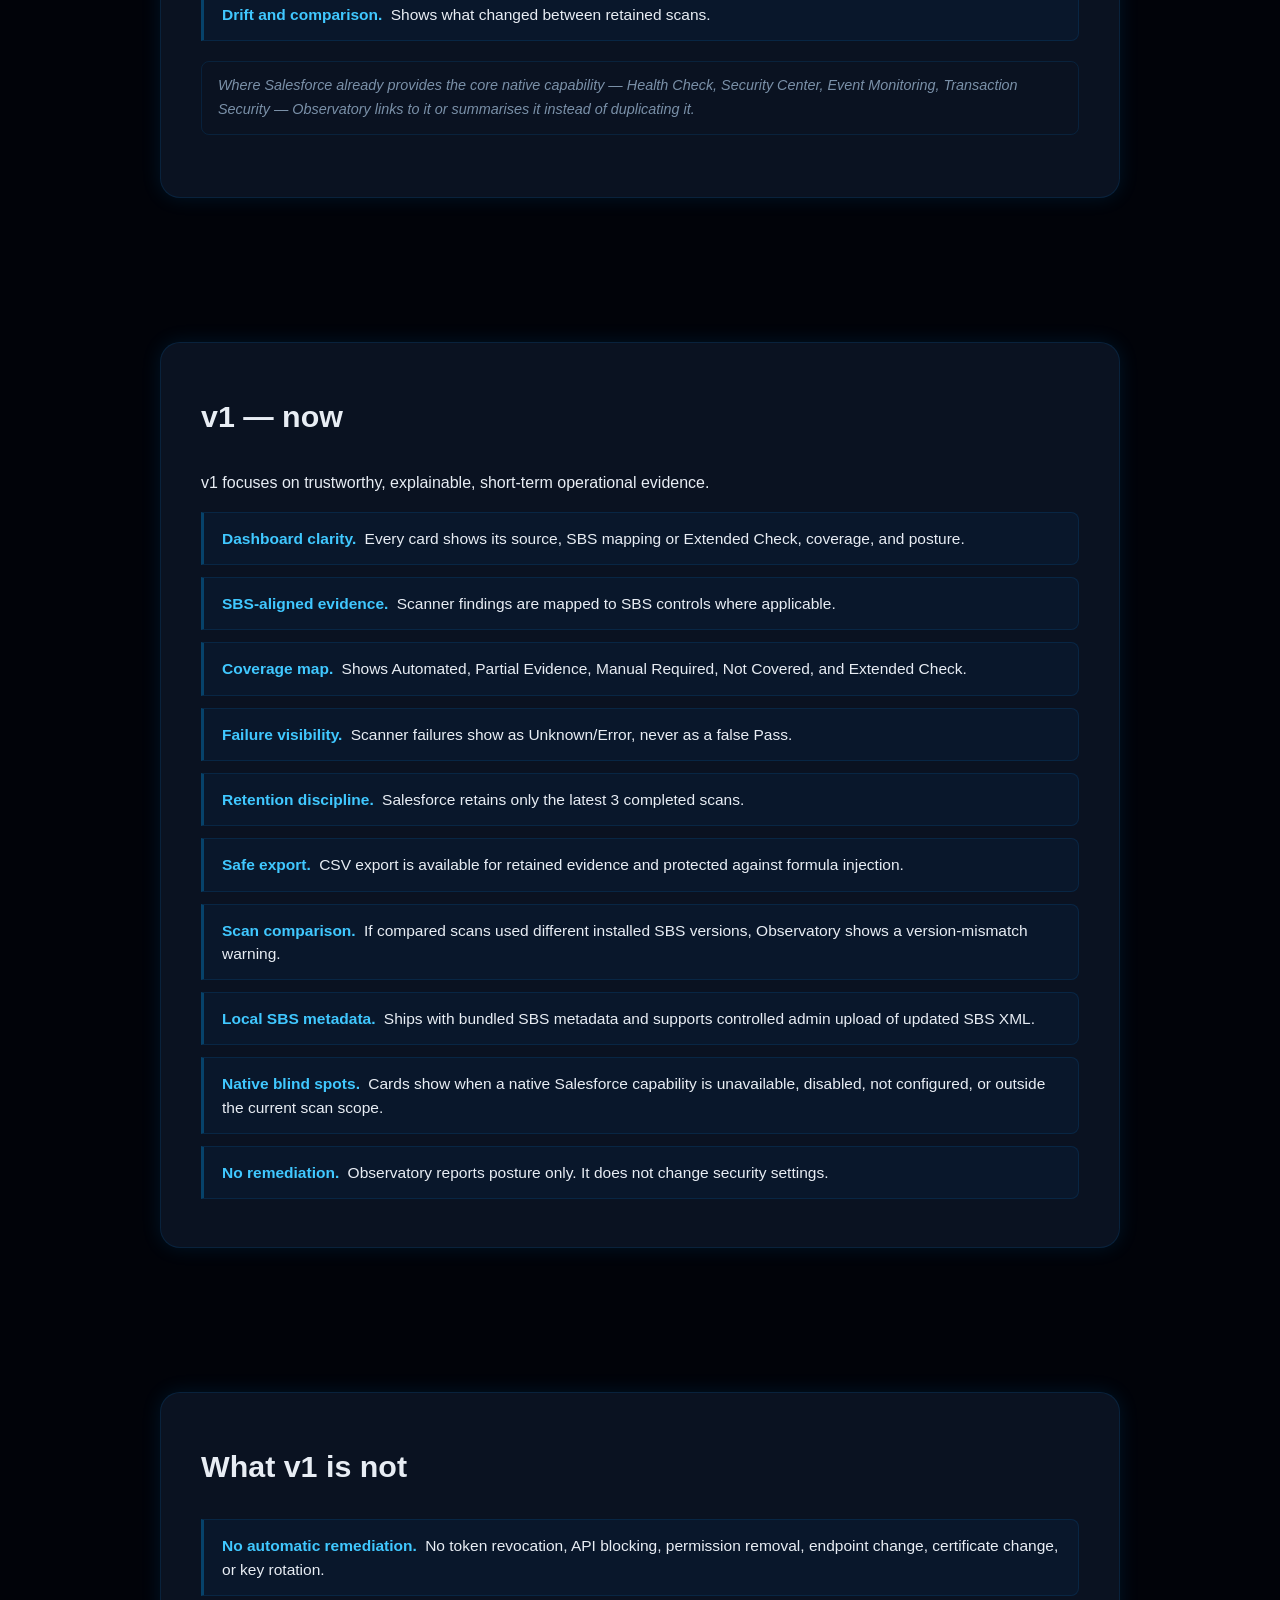
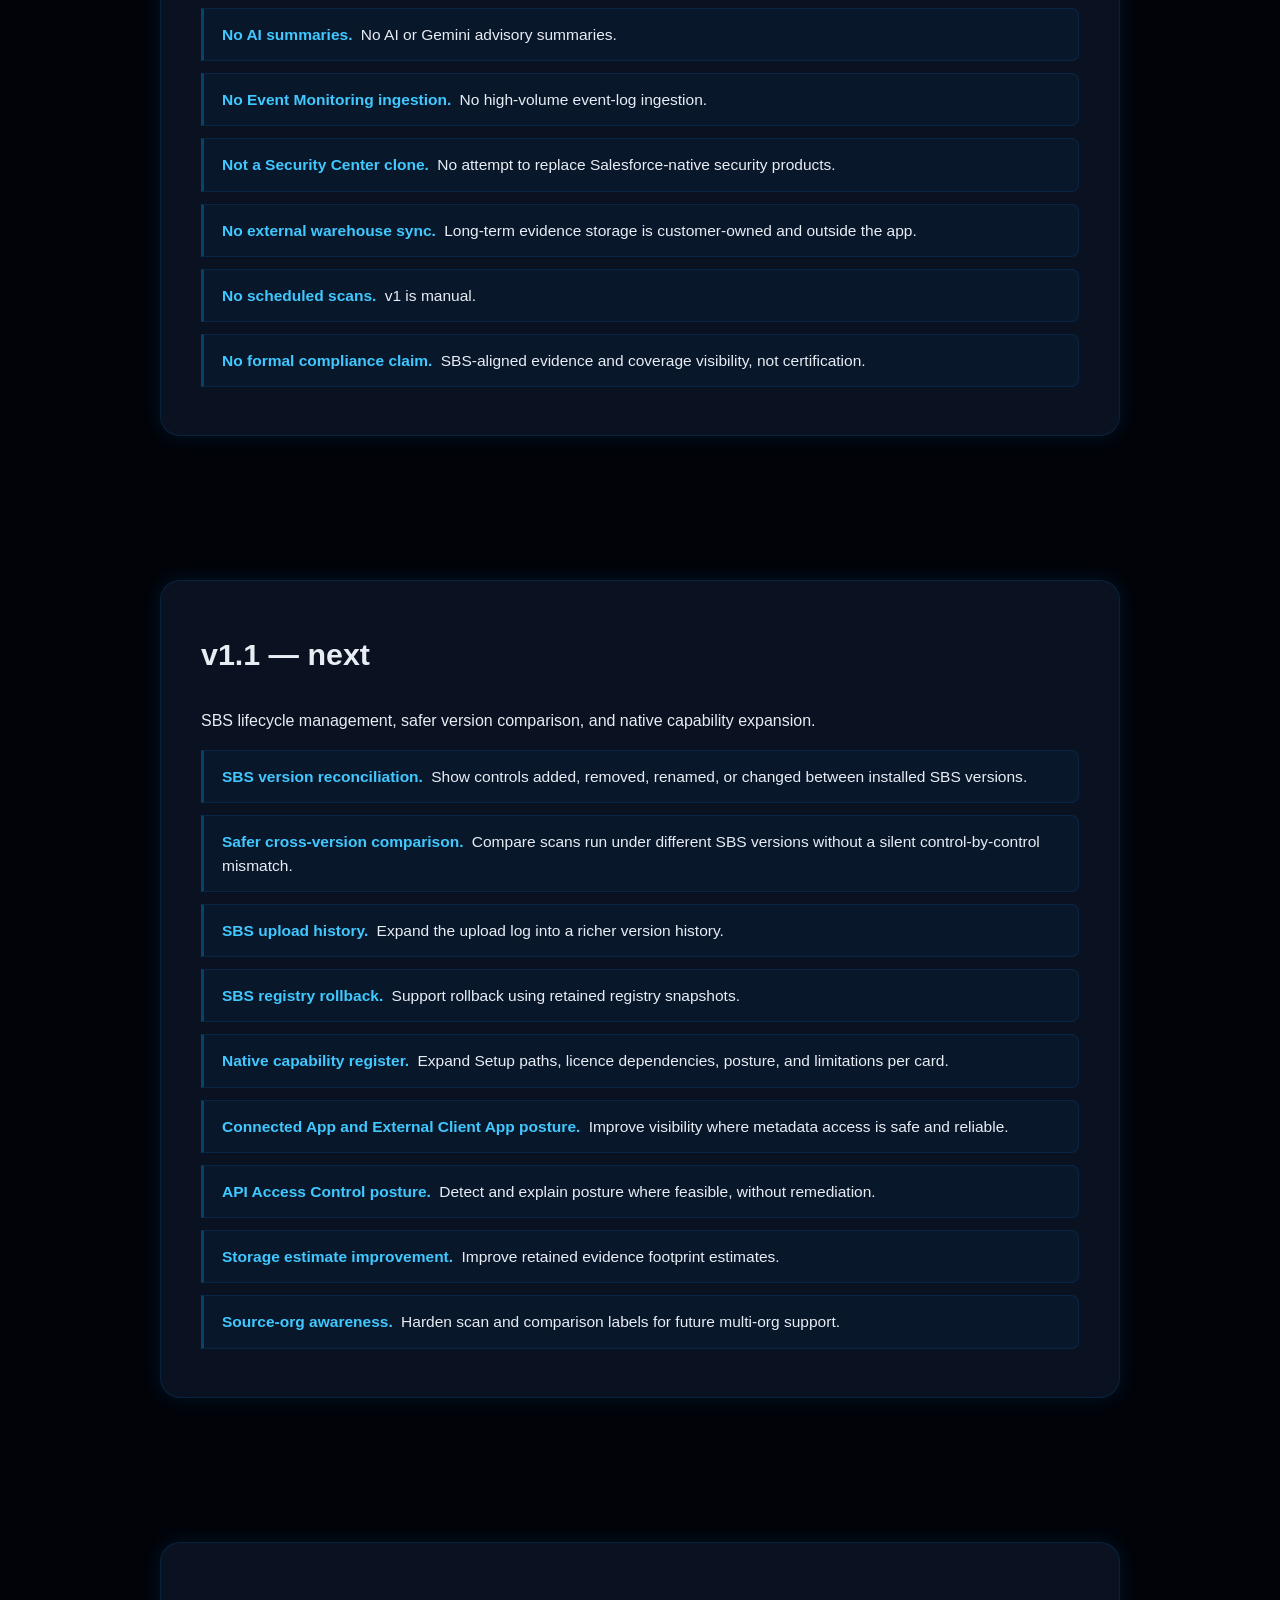
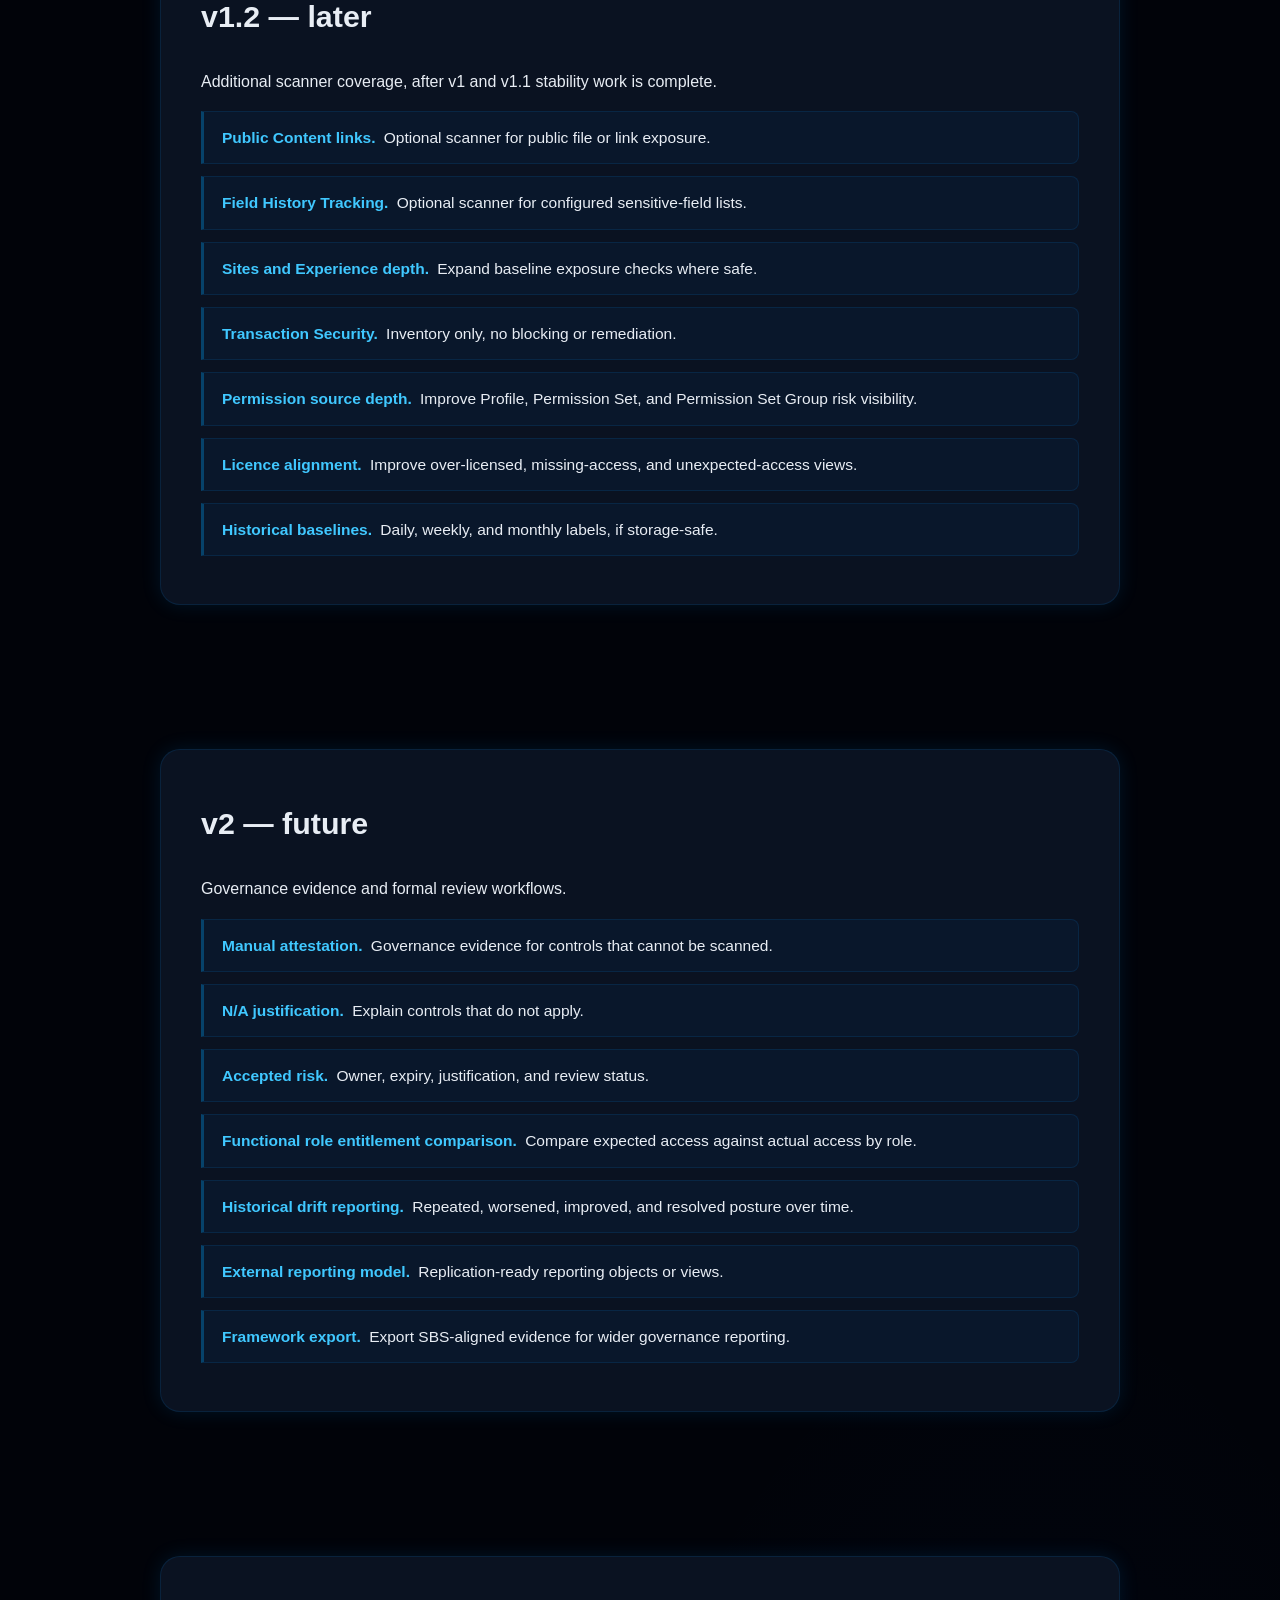
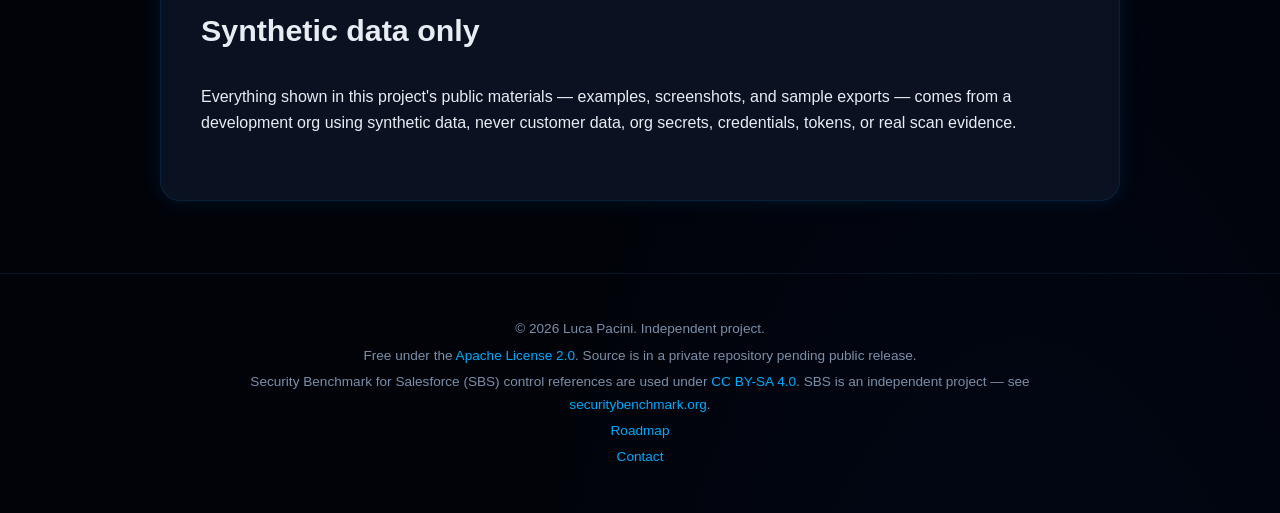
==== commit ab4f42f0: "Rename Public safety heading to Synthetic data only" ====
--- a/roadmap.html
+++ b/roadmap.html
@@ -173,9 +173,9 @@
     </section>
 
     <!-- Public safety -->
-    <section class="section section-alt" id="public-safety">
+    <section class="section section-alt" id="synthetic-data">
       <div class="container">
-        <h2>Public safety</h2>
+        <h2>Synthetic data only</h2>
         <p>Everything shown in this project's public materials — examples, screenshots, and sample exports — comes from a development org using synthetic data, never customer data, org secrets, credentials, tokens, or real scan evidence.</p>
       </div>
     </section>
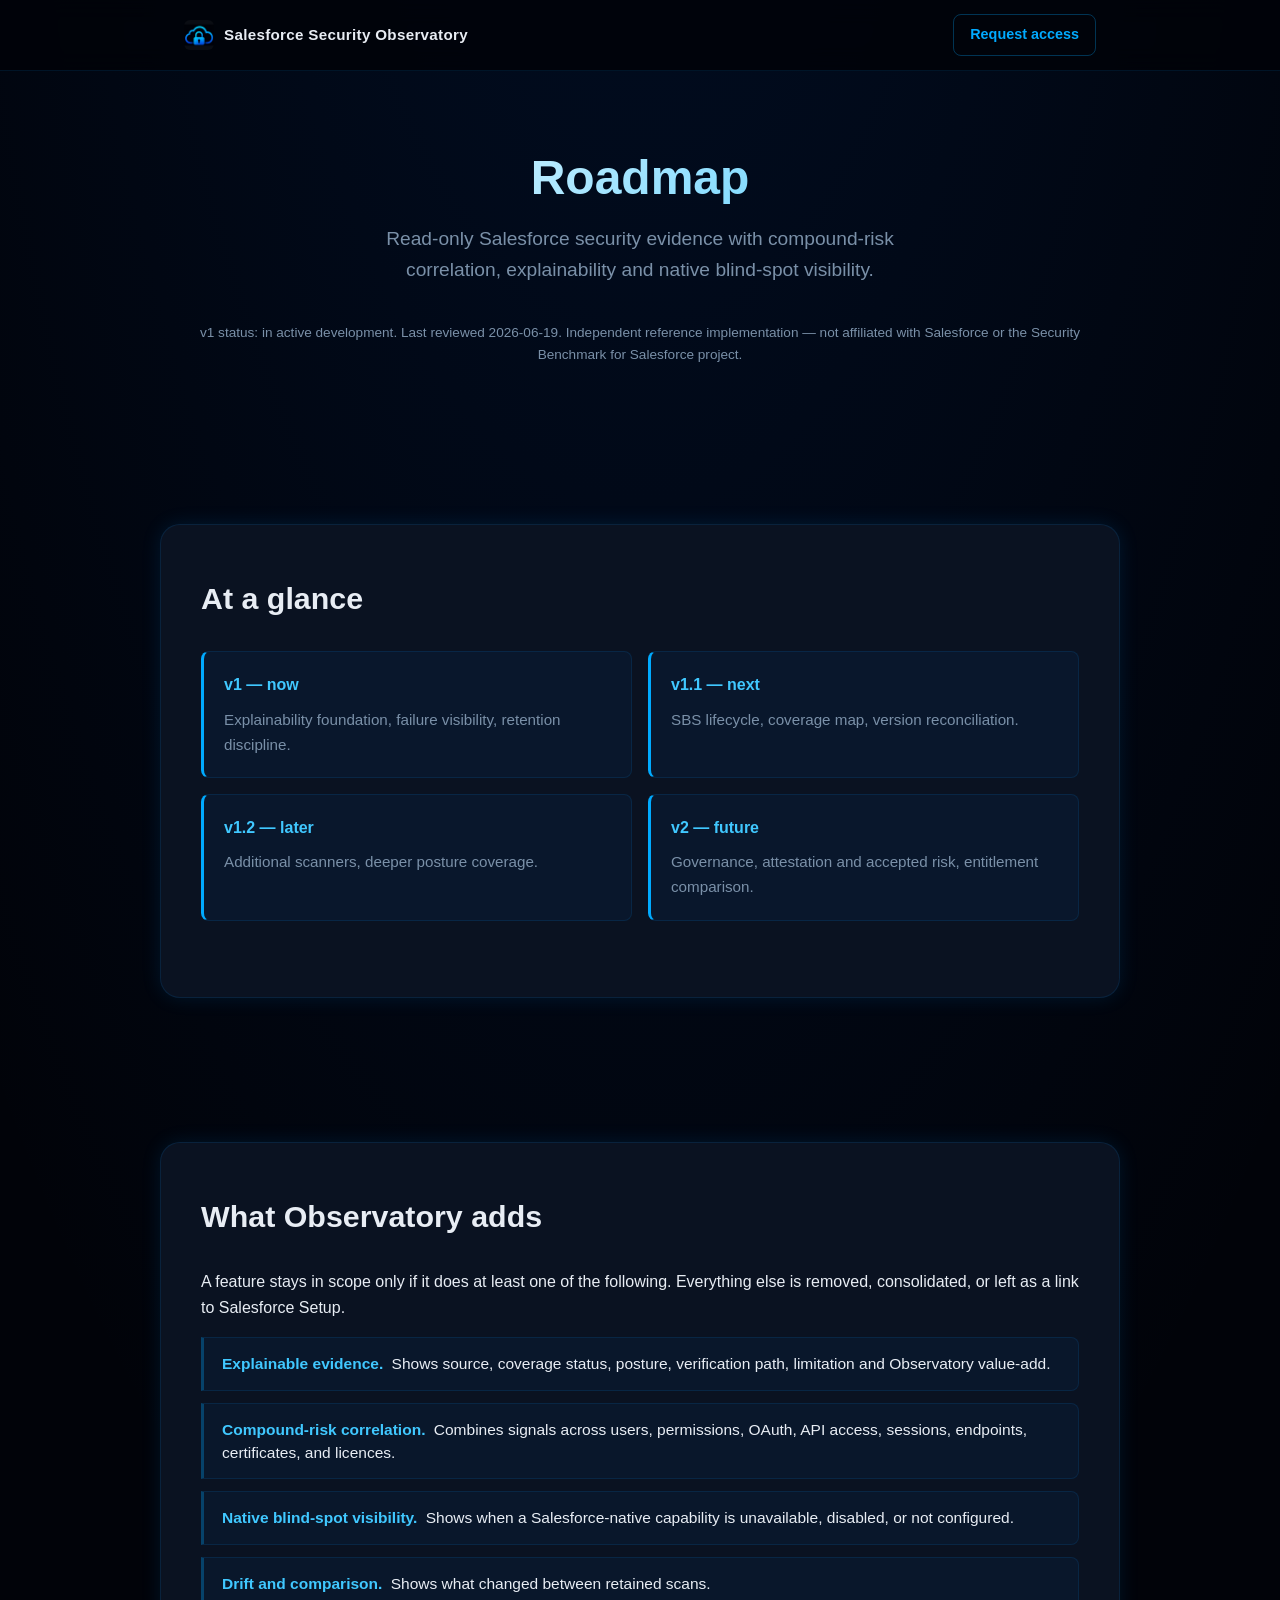
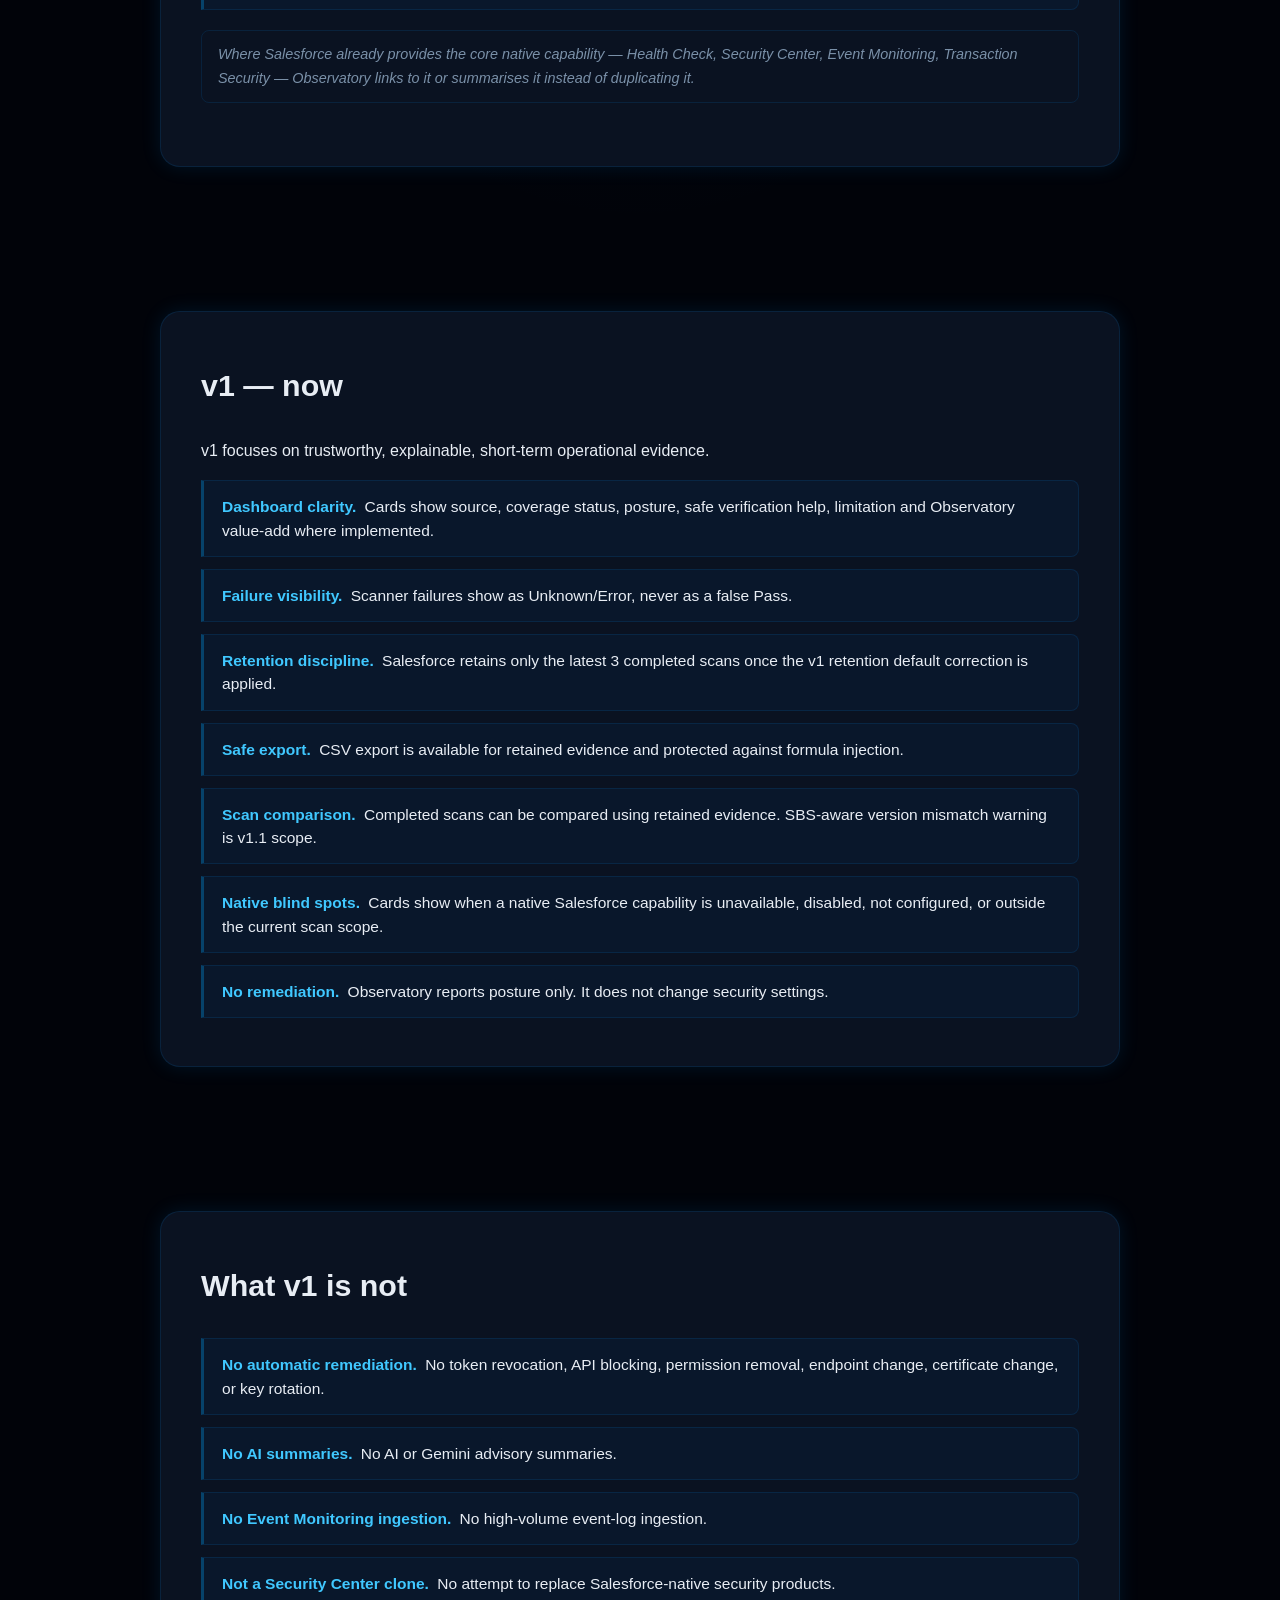
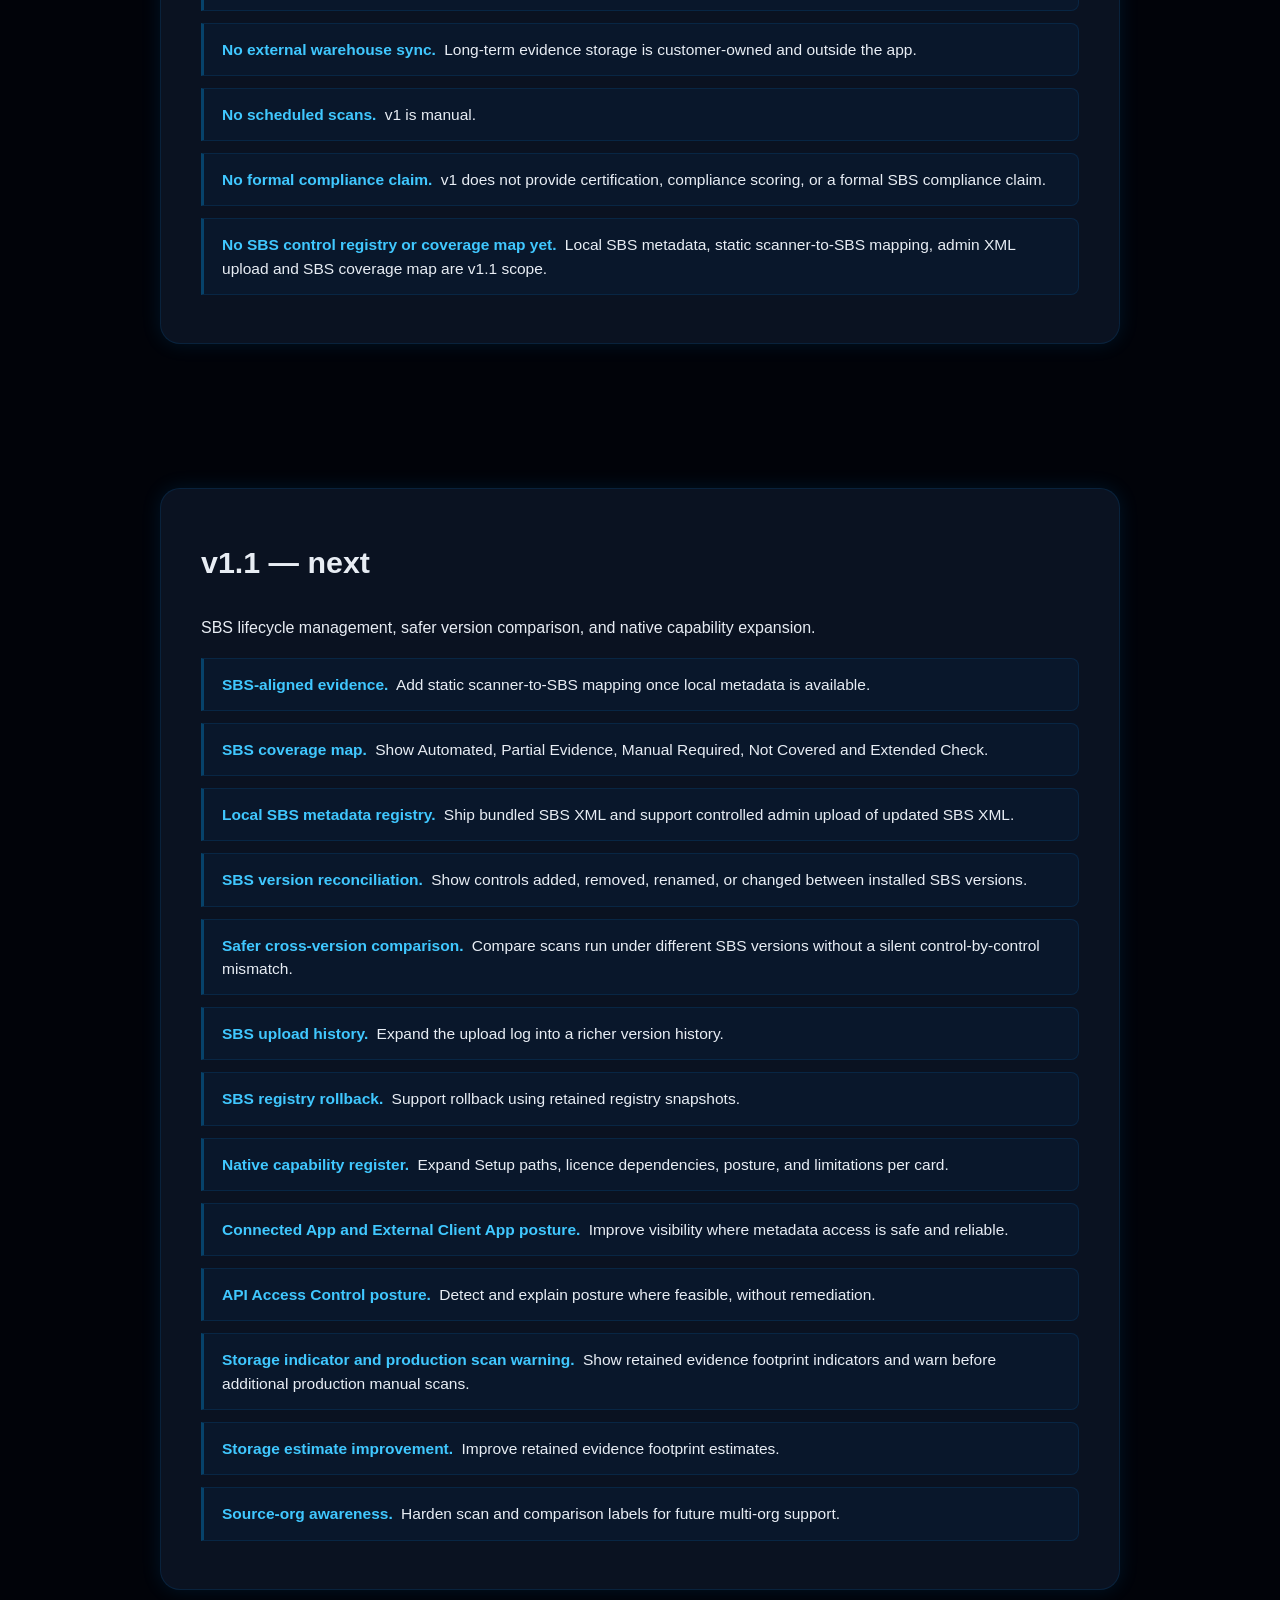
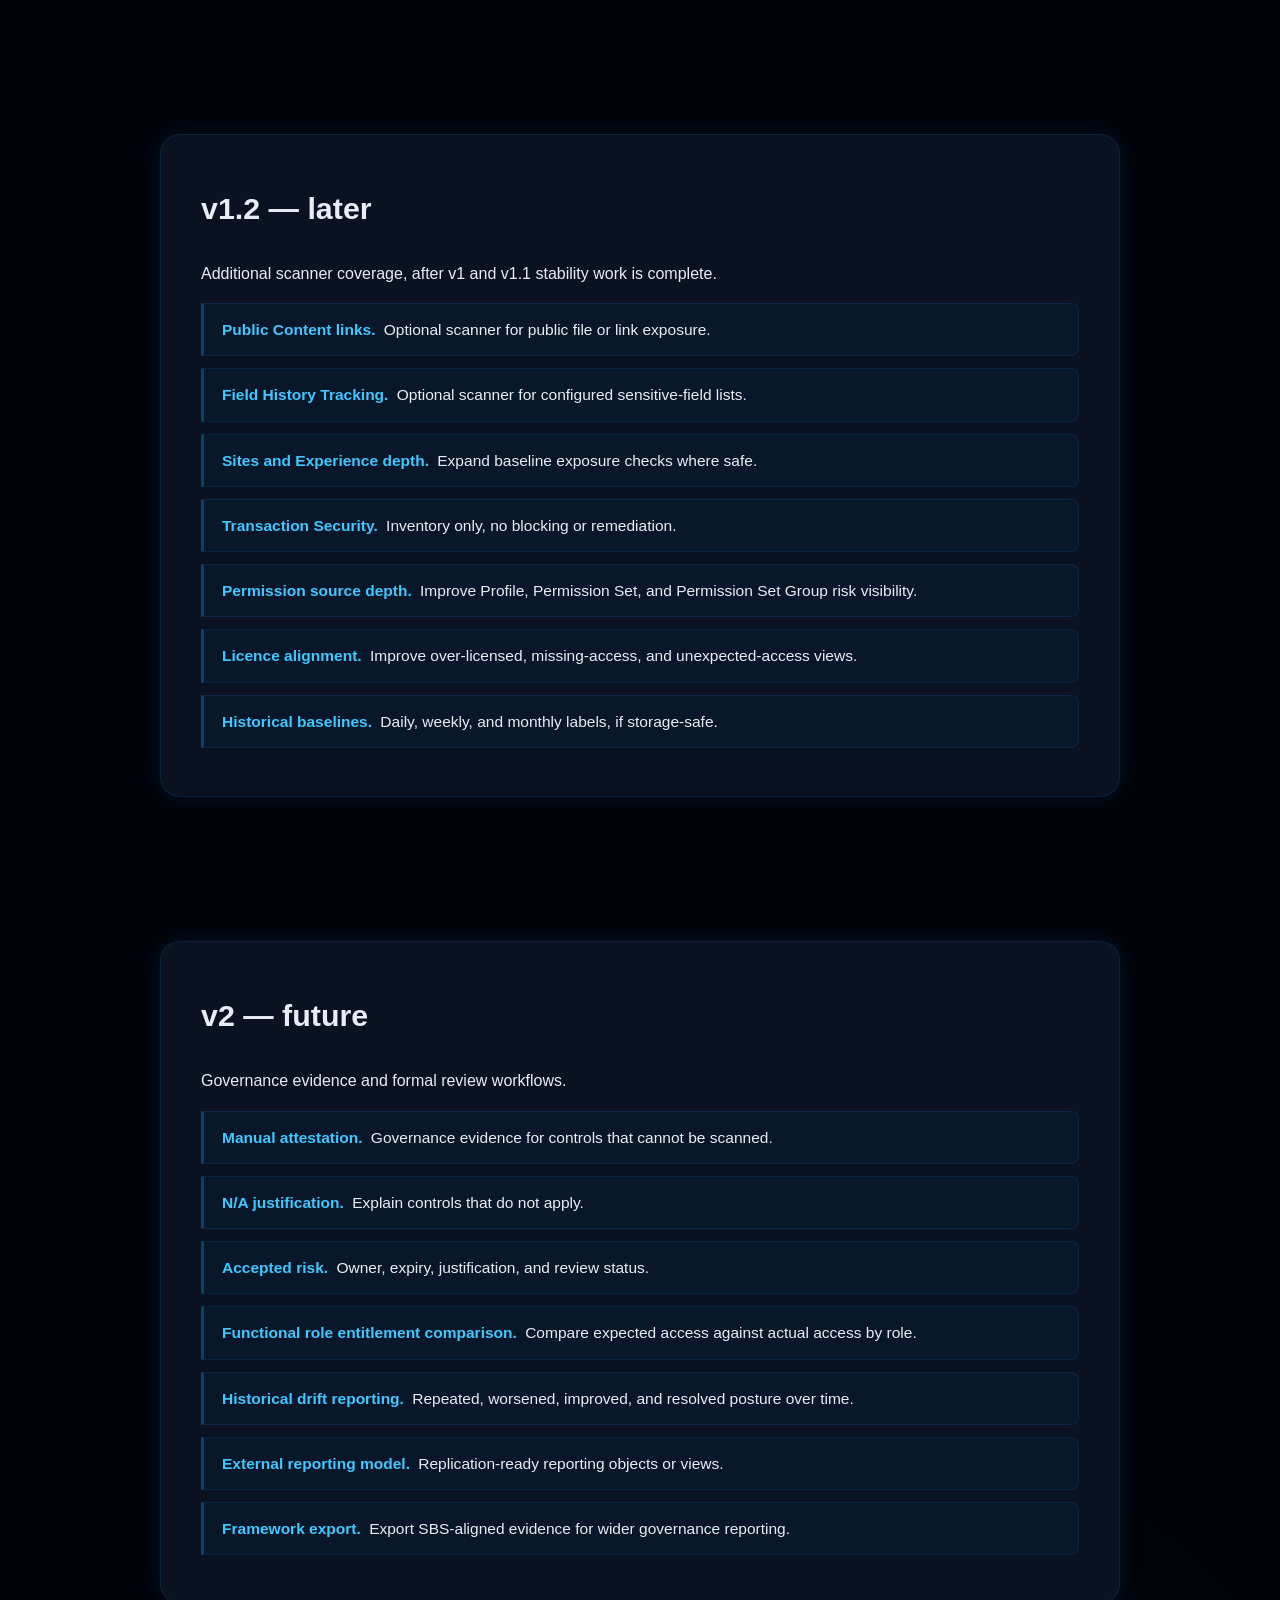
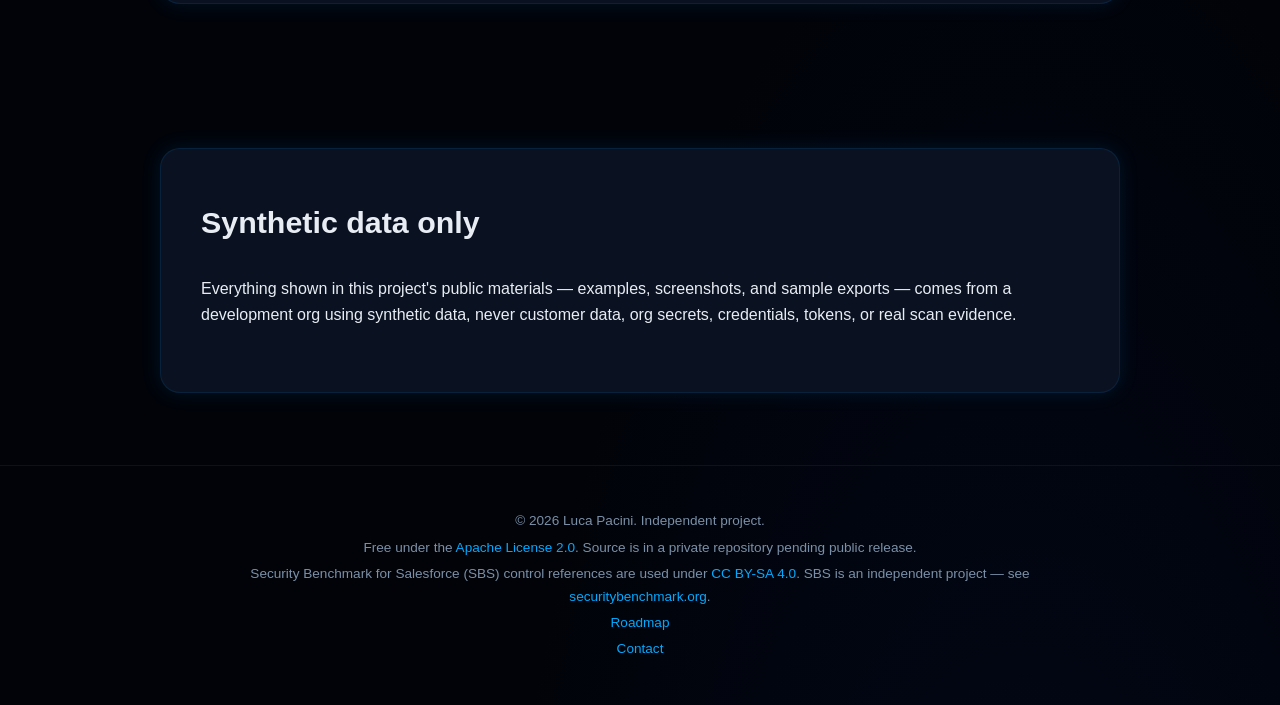
==== commit 3d74663c: "docs: align public roadmap page with v1 scope" ====
--- a/roadmap.html
+++ b/roadmap.html
@@ -4,7 +4,7 @@
   <meta charset="utf-8">
   <meta name="viewport" content="width=device-width, initial-scale=1">
   <title>Roadmap — Salesforce Security Observatory</title>
-  <meta name="description" content="Read-only Salesforce security evidence, mapped to the Security Benchmark for Salesforce. v1 now, SBS lifecycle next, additional scanners and governance evidence beyond that.">
+  <meta name="description" content="Read-only Salesforce security evidence. v1 now focuses on explainability, failure visibility and retention discipline; SBS lifecycle comes next.">
   <meta name="author" content="Luca Pacini">
   <link rel="canonical" href="https://luca-pacini.github.io/sf-security-observatory/roadmap.html">
   <link rel="icon" type="image/png" href="favicon.png">
@@ -12,13 +12,13 @@
 
   <meta property="og:type" content="website">
   <meta property="og:title" content="Roadmap — Salesforce Security Observatory">
-  <meta property="og:description" content="Read-only Salesforce security evidence, mapped to the Security Benchmark for Salesforce.">
+  <meta property="og:description" content="Read-only Salesforce security evidence. v1 now focuses on explainability, failure visibility and retention discipline.">
   <meta property="og:url" content="https://luca-pacini.github.io/sf-security-observatory/roadmap.html">
   <meta property="og:image" content="https://luca-pacini.github.io/sf-security-observatory/og-image.png">
   <meta property="og:locale" content="en_GB">
   <meta name="twitter:card" content="summary_large_image">
   <meta name="twitter:title" content="Roadmap — Salesforce Security Observatory">
-  <meta name="twitter:description" content="Read-only Salesforce security evidence, mapped to the Security Benchmark for Salesforce.">
+  <meta name="twitter:description" content="Read-only Salesforce security evidence. v1 now focuses on explainability, failure visibility and retention discipline.">
   <meta name="twitter:image" content="https://luca-pacini.github.io/sf-security-observatory/og-image.png">
 
   <link rel="stylesheet" href="styles.css">
@@ -38,8 +38,8 @@
     <section class="hero">
       <div class="container">
         <h1>Roadmap</h1>
-        <p class="strapline">Read-only Salesforce security evidence, mapped to the Security Benchmark for Salesforce (SBS), with compound-risk correlation and native blind-spot visibility.</p>
-        <p class="hero-sub">v1 status: in active development. Last reviewed 2026-06-16. Independent reference implementation — not affiliated with Salesforce or the Security Benchmark for Salesforce project.</p>
+        <p class="strapline">Read-only Salesforce security evidence with compound-risk correlation, explainability and native blind-spot visibility.</p>
+        <p class="hero-sub">v1 status: in active development. Last reviewed 2026-06-19. Independent reference implementation — not affiliated with Salesforce or the Security Benchmark for Salesforce project.</p>
       </div>
     </section>
 
@@ -50,11 +50,11 @@
         <ul class="feature-list">
           <li>
             <h3>v1 — now</h3>
-            <p>SBS-aligned evidence, coverage map, retention discipline.</p>
+            <p>Explainability foundation, failure visibility, retention discipline.</p>
           </li>
           <li>
             <h3>v1.1 — next</h3>
-            <p>SBS lifecycle, version reconciliation, native capability expansion.</p>
+            <p>SBS lifecycle, coverage map, version reconciliation.</p>
           </li>
           <li>
             <h3>v1.2 — later</h3>
@@ -74,7 +74,7 @@
         <h2>What Observatory adds</h2>
         <p>A feature stays in scope only if it does at least one of the following. Everything else is removed, consolidated, or left as a link to Salesforce Setup.</p>
         <ul class="proof-list">
-          <li><strong>Benchmark coverage.</strong> Maps observed evidence to SBS control IDs.</li>
+          <li><strong>Explainable evidence.</strong> Shows source, coverage status, posture, verification path, limitation and Observatory value-add.</li>
           <li><strong>Compound-risk correlation.</strong> Combines signals across users, permissions, OAuth, API access, sessions, endpoints, certificates, and licences.</li>
           <li><strong>Native blind-spot visibility.</strong> Shows when a Salesforce-native capability is unavailable, disabled, or not configured.</li>
           <li><strong>Drift and comparison.</strong> Shows what changed between retained scans.</li>
@@ -89,14 +89,11 @@
         <h2>v1 — now</h2>
         <p>v1 focuses on trustworthy, explainable, short-term operational evidence.</p>
         <ul class="proof-list">
-          <li><strong>Dashboard clarity.</strong> Every card shows its source, SBS mapping or Extended Check, coverage, and posture.</li>
-          <li><strong>SBS-aligned evidence.</strong> Scanner findings are mapped to SBS controls where applicable.</li>
-          <li><strong>Coverage map.</strong> Shows Automated, Partial Evidence, Manual Required, Not Covered, and Extended Check.</li>
+          <li><strong>Dashboard clarity.</strong> Cards show source, coverage status, posture, safe verification help, limitation and Observatory value-add where implemented.</li>
           <li><strong>Failure visibility.</strong> Scanner failures show as Unknown/Error, never as a false Pass.</li>
-          <li><strong>Retention discipline.</strong> Salesforce retains only the latest 3 completed scans.</li>
+          <li><strong>Retention discipline.</strong> Salesforce retains only the latest 3 completed scans once the v1 retention default correction is applied.</li>
           <li><strong>Safe export.</strong> CSV export is available for retained evidence and protected against formula injection.</li>
-          <li><strong>Scan comparison.</strong> If compared scans used different installed SBS versions, Observatory shows a version-mismatch warning.</li>
-          <li><strong>Local SBS metadata.</strong> Ships with bundled SBS metadata and supports controlled admin upload of updated SBS XML.</li>
+          <li><strong>Scan comparison.</strong> Completed scans can be compared using retained evidence. SBS-aware version mismatch warning is v1.1 scope.</li>
           <li><strong>Native blind spots.</strong> Cards show when a native Salesforce capability is unavailable, disabled, not configured, or outside the current scan scope.</li>
           <li><strong>No remediation.</strong> Observatory reports posture only. It does not change security settings.</li>
         </ul>
@@ -114,7 +111,8 @@
           <li><strong>Not a Security Center clone.</strong> No attempt to replace Salesforce-native security products.</li>
           <li><strong>No external warehouse sync.</strong> Long-term evidence storage is customer-owned and outside the app.</li>
           <li><strong>No scheduled scans.</strong> v1 is manual.</li>
-          <li><strong>No formal compliance claim.</strong> SBS-aligned evidence and coverage visibility, not certification.</li>
+          <li><strong>No formal compliance claim.</strong> v1 does not provide certification, compliance scoring, or a formal SBS compliance claim.</li>
+          <li><strong>No SBS control registry or coverage map yet.</strong> Local SBS metadata, static scanner-to-SBS mapping, admin XML upload and SBS coverage map are v1.1 scope.</li>
         </ul>
       </div>
     </section>
@@ -125,6 +123,9 @@
         <h2>v1.1 — next</h2>
         <p>SBS lifecycle management, safer version comparison, and native capability expansion.</p>
         <ul class="proof-list">
+          <li><strong>SBS-aligned evidence.</strong> Add static scanner-to-SBS mapping once local metadata is available.</li>
+          <li><strong>SBS coverage map.</strong> Show Automated, Partial Evidence, Manual Required, Not Covered and Extended Check.</li>
+          <li><strong>Local SBS metadata registry.</strong> Ship bundled SBS XML and support controlled admin upload of updated SBS XML.</li>
           <li><strong>SBS version reconciliation.</strong> Show controls added, removed, renamed, or changed between installed SBS versions.</li>
           <li><strong>Safer cross-version comparison.</strong> Compare scans run under different SBS versions without a silent control-by-control mismatch.</li>
           <li><strong>SBS upload history.</strong> Expand the upload log into a richer version history.</li>
@@ -132,6 +133,7 @@
           <li><strong>Native capability register.</strong> Expand Setup paths, licence dependencies, posture, and limitations per card.</li>
           <li><strong>Connected App and External Client App posture.</strong> Improve visibility where metadata access is safe and reliable.</li>
           <li><strong>API Access Control posture.</strong> Detect and explain posture where feasible, without remediation.</li>
+          <li><strong>Storage indicator and production scan warning.</strong> Show retained evidence footprint indicators and warn before additional production manual scans.</li>
           <li><strong>Storage estimate improvement.</strong> Improve retained evidence footprint estimates.</li>
           <li><strong>Source-org awareness.</strong> Harden scan and comparison labels for future multi-org support.</li>
         </ul>
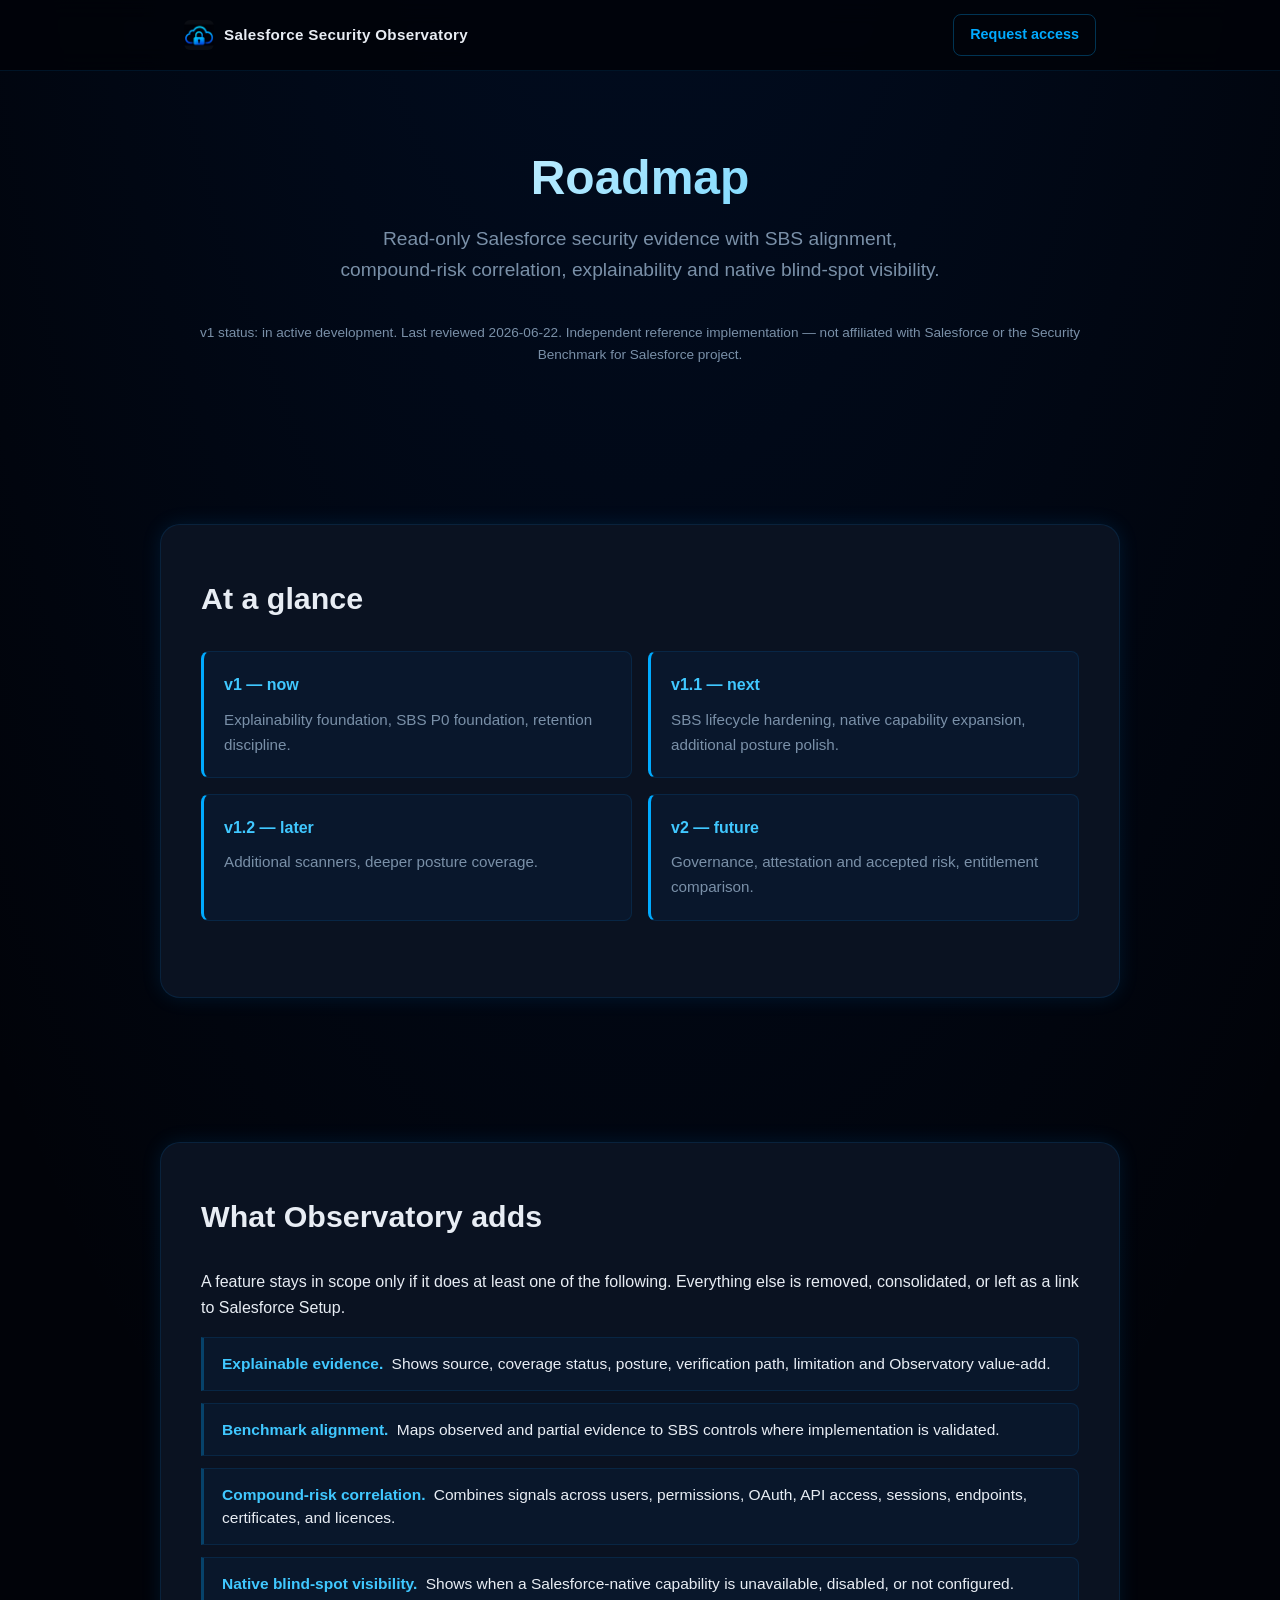
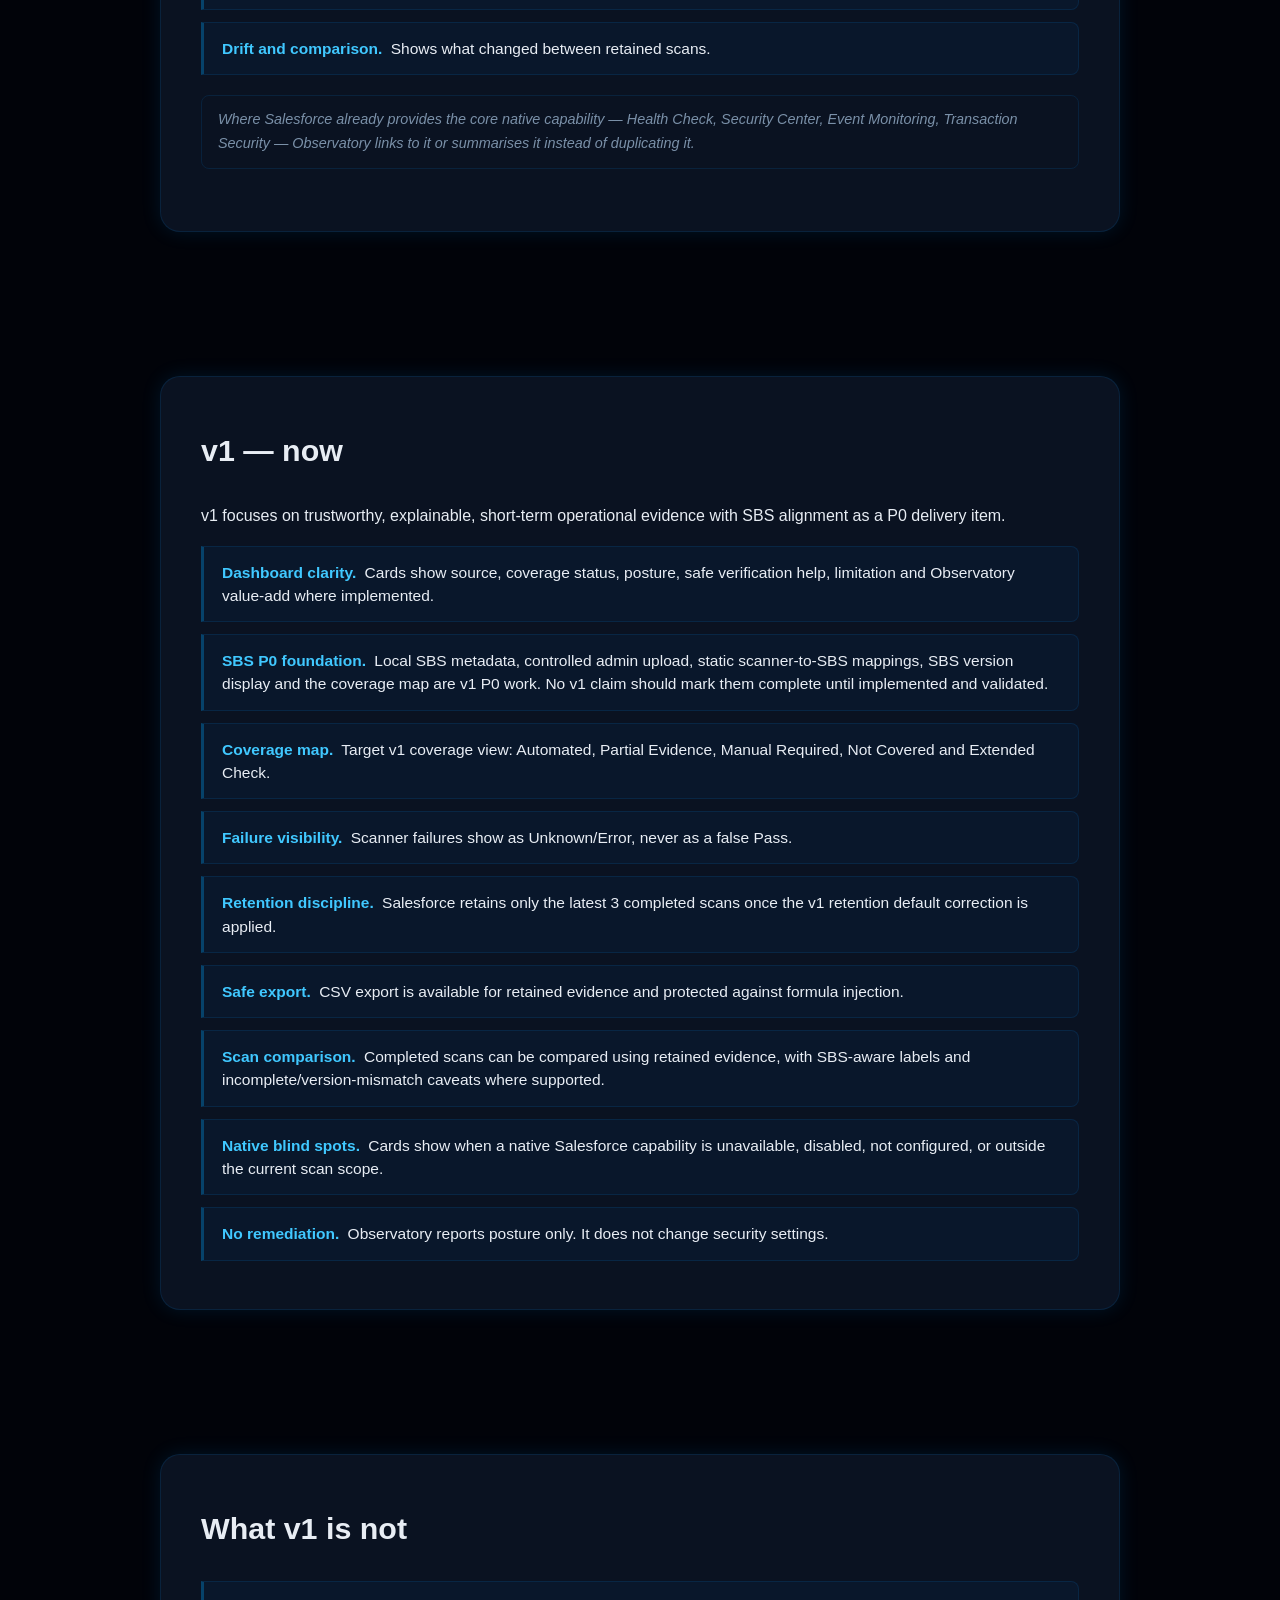
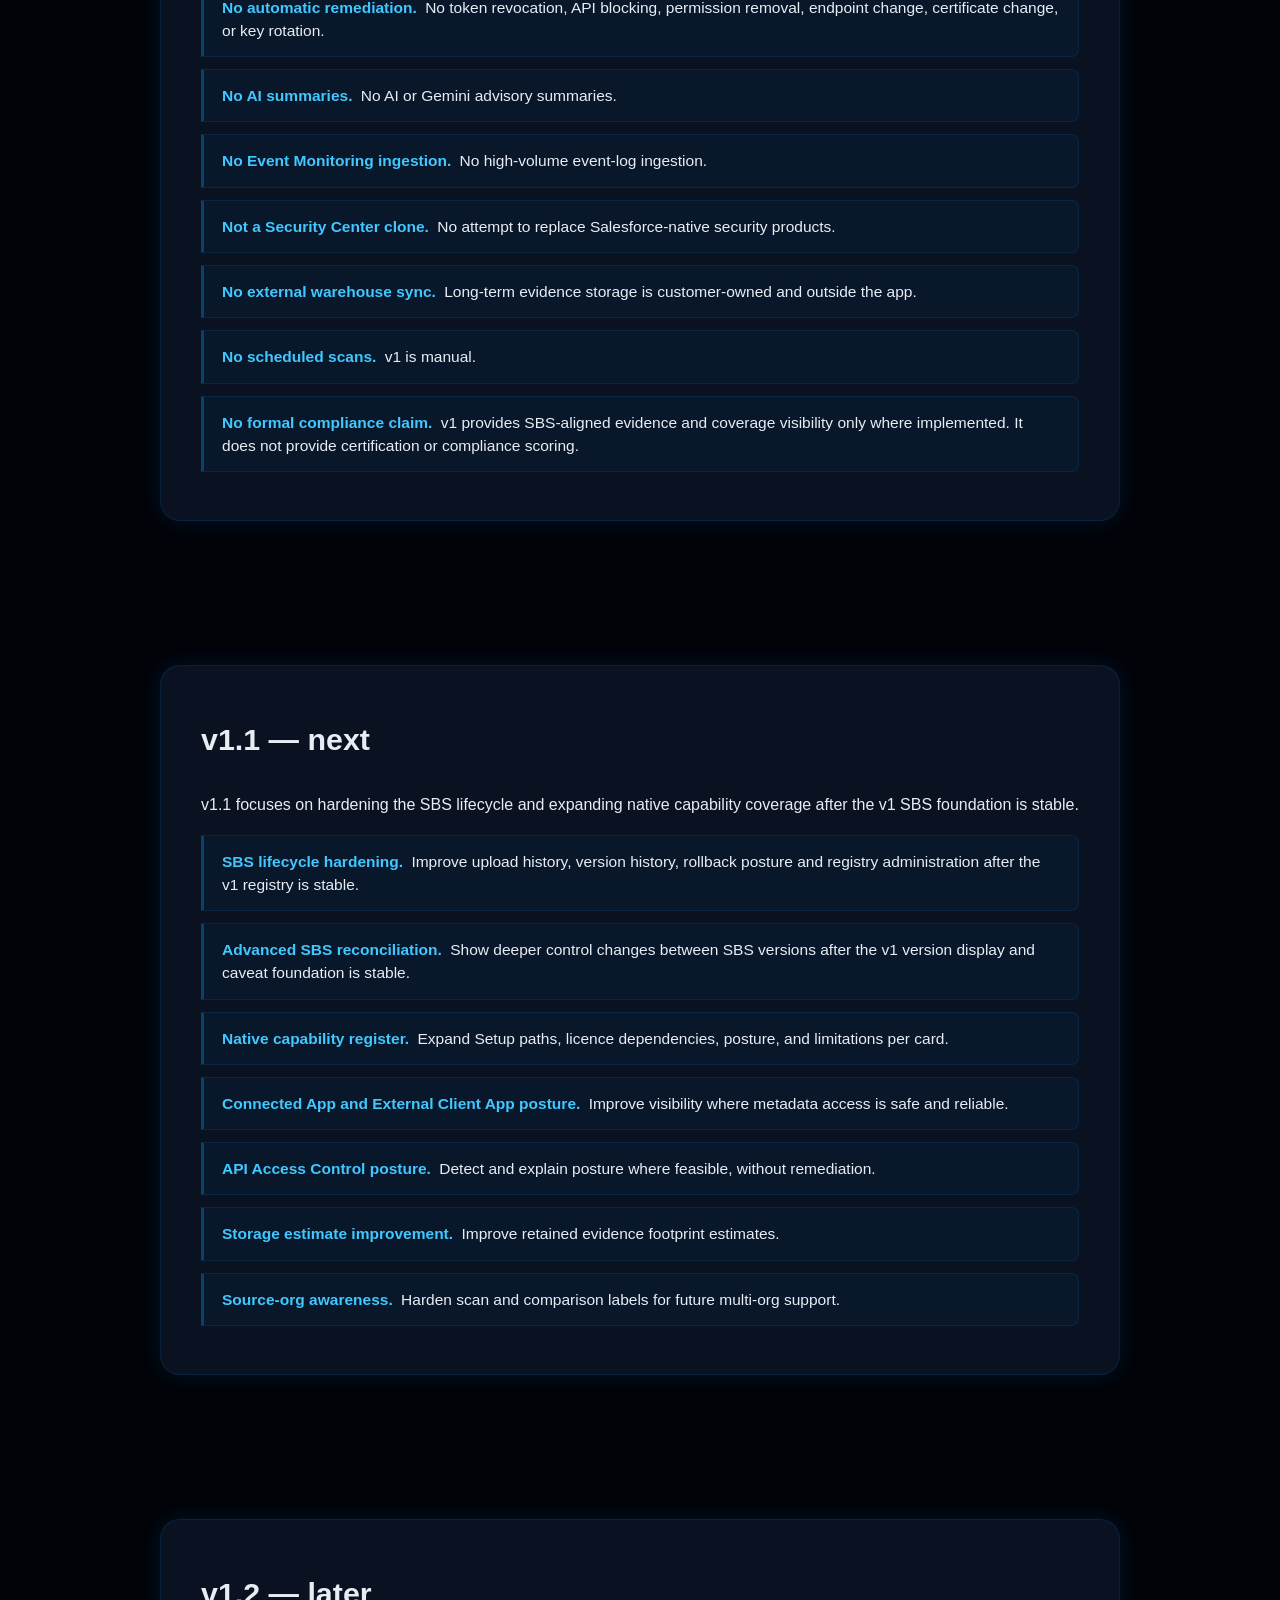
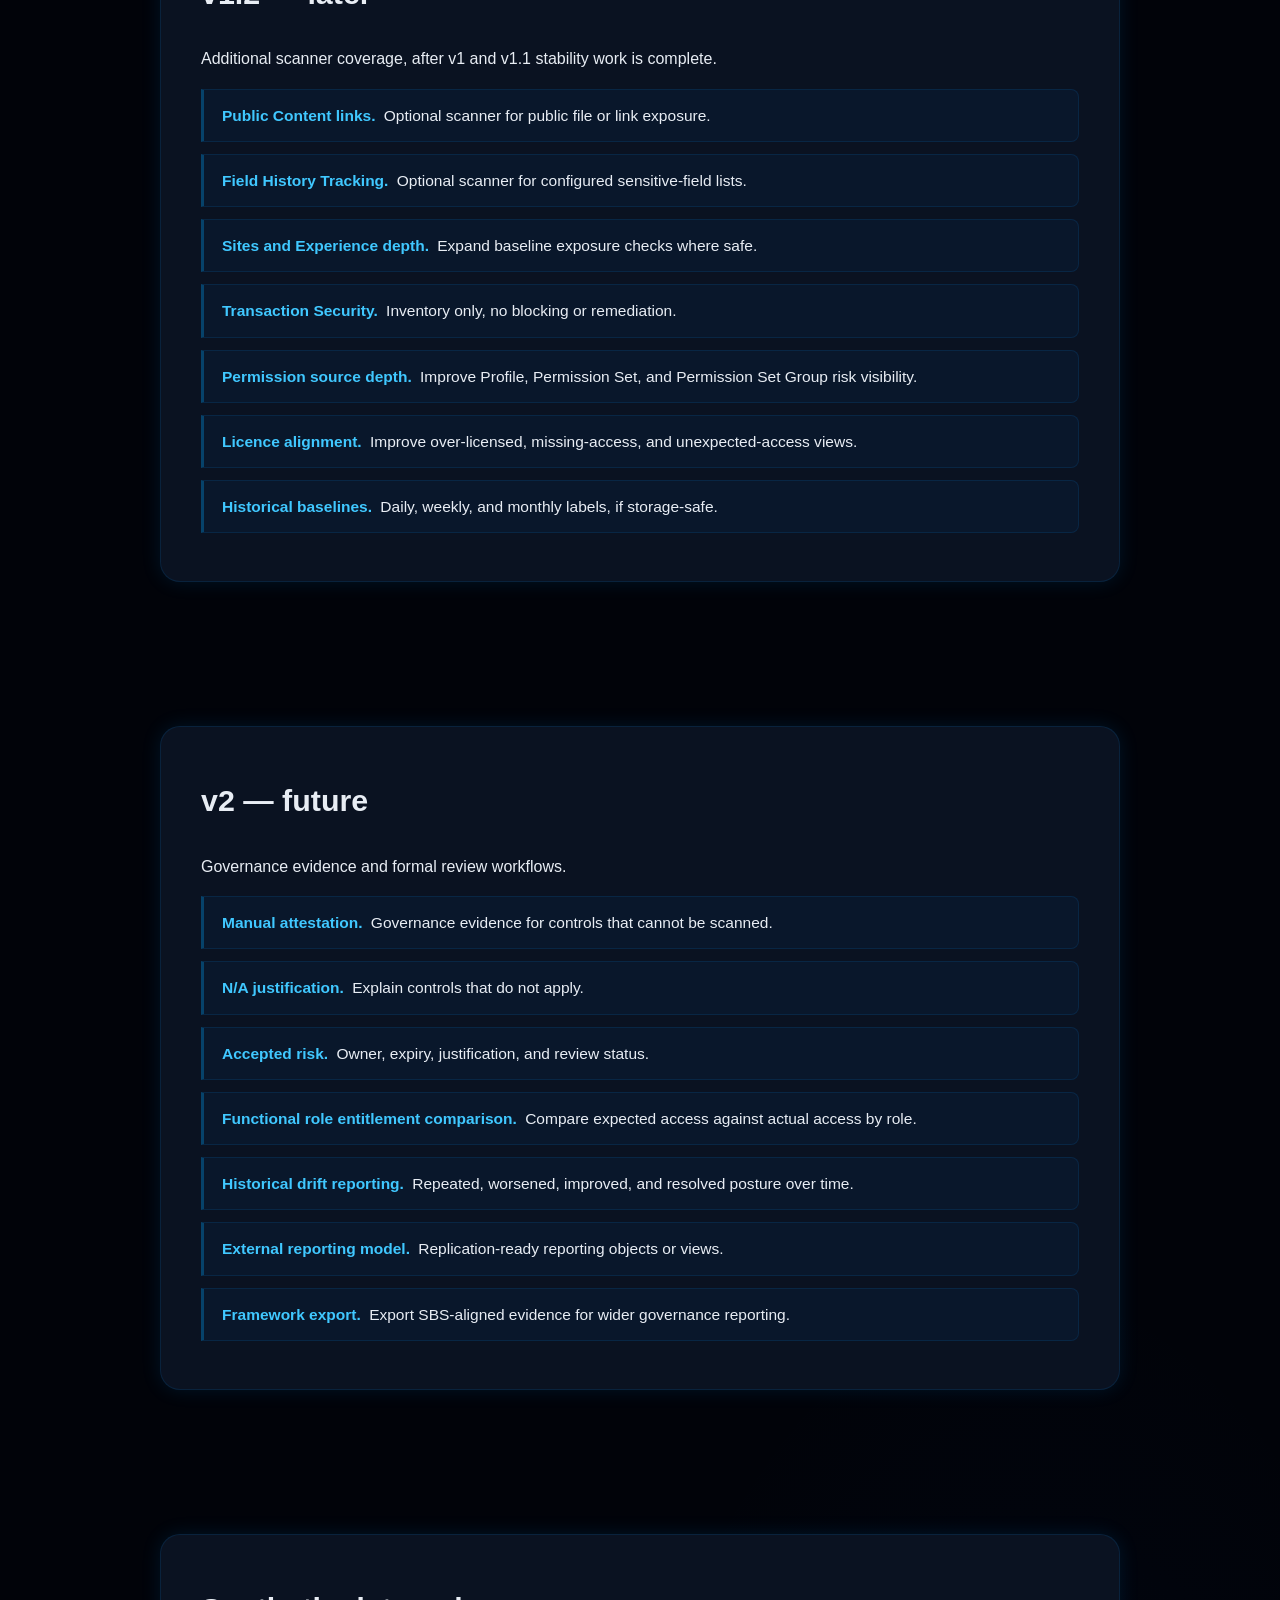
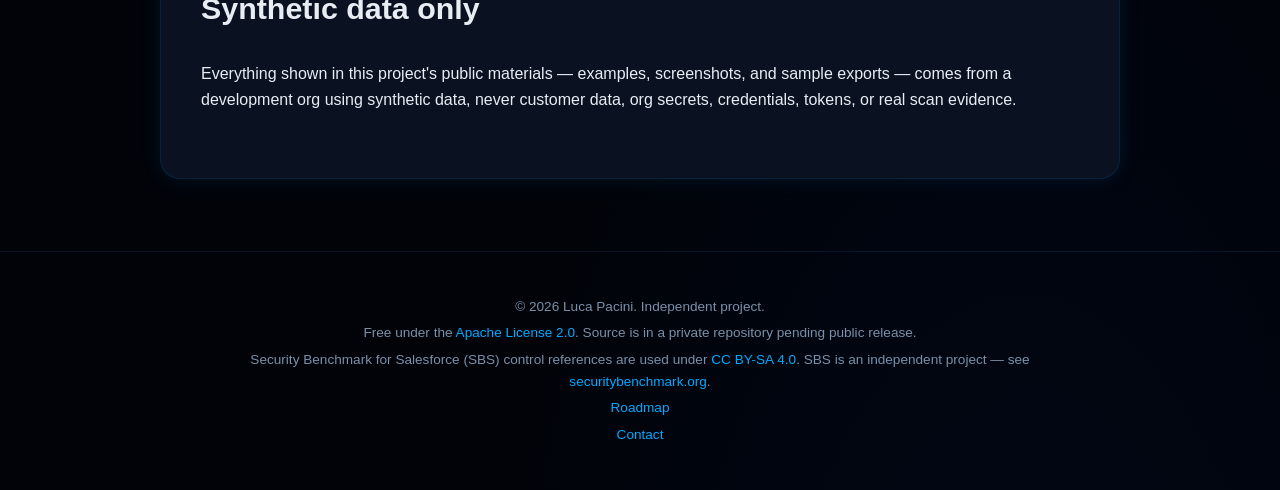
==== commit a0c5ea5d: "docs: restore SBS as v1 priority on roadmap page" ====
--- a/roadmap.html
+++ b/roadmap.html
@@ -4,7 +4,7 @@
   <meta charset="utf-8">
   <meta name="viewport" content="width=device-width, initial-scale=1">
   <title>Roadmap — Salesforce Security Observatory</title>
-  <meta name="description" content="Read-only Salesforce security evidence. v1 now focuses on explainability, failure visibility and retention discipline; SBS lifecycle comes next.">
+  <meta name="description" content="Read-only Salesforce security evidence with SBS alignment as a P0 v1 foundation.">
   <meta name="author" content="Luca Pacini">
   <link rel="canonical" href="https://luca-pacini.github.io/sf-security-observatory/roadmap.html">
   <link rel="icon" type="image/png" href="favicon.png">
@@ -12,13 +12,13 @@
 
   <meta property="og:type" content="website">
   <meta property="og:title" content="Roadmap — Salesforce Security Observatory">
-  <meta property="og:description" content="Read-only Salesforce security evidence. v1 now focuses on explainability, failure visibility and retention discipline.">
+  <meta property="og:description" content="Read-only Salesforce security evidence with SBS alignment as a P0 v1 foundation.">
   <meta property="og:url" content="https://luca-pacini.github.io/sf-security-observatory/roadmap.html">
   <meta property="og:image" content="https://luca-pacini.github.io/sf-security-observatory/og-image.png">
   <meta property="og:locale" content="en_GB">
   <meta name="twitter:card" content="summary_large_image">
   <meta name="twitter:title" content="Roadmap — Salesforce Security Observatory">
-  <meta name="twitter:description" content="Read-only Salesforce security evidence. v1 now focuses on explainability, failure visibility and retention discipline.">
+  <meta name="twitter:description" content="Read-only Salesforce security evidence with SBS alignment as a P0 v1 foundation.">
   <meta name="twitter:image" content="https://luca-pacini.github.io/sf-security-observatory/og-image.png">
 
   <link rel="stylesheet" href="styles.css">
@@ -38,8 +38,8 @@
     <section class="hero">
       <div class="container">
         <h1>Roadmap</h1>
-        <p class="strapline">Read-only Salesforce security evidence with compound-risk correlation, explainability and native blind-spot visibility.</p>
-        <p class="hero-sub">v1 status: in active development. Last reviewed 2026-06-19. Independent reference implementation — not affiliated with Salesforce or the Security Benchmark for Salesforce project.</p>
+        <p class="strapline">Read-only Salesforce security evidence with SBS alignment, compound-risk correlation, explainability and native blind-spot visibility.</p>
+        <p class="hero-sub">v1 status: in active development. Last reviewed 2026-06-22. Independent reference implementation — not affiliated with Salesforce or the Security Benchmark for Salesforce project.</p>
       </div>
     </section>
 
@@ -50,11 +50,11 @@
         <ul class="feature-list">
           <li>
             <h3>v1 — now</h3>
-            <p>Explainability foundation, failure visibility, retention discipline.</p>
+            <p>Explainability foundation, SBS P0 foundation, retention discipline.</p>
           </li>
           <li>
             <h3>v1.1 — next</h3>
-            <p>SBS lifecycle, coverage map, version reconciliation.</p>
+            <p>SBS lifecycle hardening, native capability expansion, additional posture polish.</p>
           </li>
           <li>
             <h3>v1.2 — later</h3>
@@ -75,6 +75,7 @@
         <p>A feature stays in scope only if it does at least one of the following. Everything else is removed, consolidated, or left as a link to Salesforce Setup.</p>
         <ul class="proof-list">
           <li><strong>Explainable evidence.</strong> Shows source, coverage status, posture, verification path, limitation and Observatory value-add.</li>
+          <li><strong>Benchmark alignment.</strong> Maps observed and partial evidence to SBS controls where implementation is validated.</li>
           <li><strong>Compound-risk correlation.</strong> Combines signals across users, permissions, OAuth, API access, sessions, endpoints, certificates, and licences.</li>
           <li><strong>Native blind-spot visibility.</strong> Shows when a Salesforce-native capability is unavailable, disabled, or not configured.</li>
           <li><strong>Drift and comparison.</strong> Shows what changed between retained scans.</li>
@@ -87,13 +88,15 @@
     <section class="section" id="v1">
       <div class="container">
         <h2>v1 — now</h2>
-        <p>v1 focuses on trustworthy, explainable, short-term operational evidence.</p>
+        <p>v1 focuses on trustworthy, explainable, short-term operational evidence with SBS alignment as a P0 delivery item.</p>
         <ul class="proof-list">
           <li><strong>Dashboard clarity.</strong> Cards show source, coverage status, posture, safe verification help, limitation and Observatory value-add where implemented.</li>
+          <li><strong>SBS P0 foundation.</strong> Local SBS metadata, controlled admin upload, static scanner-to-SBS mappings, SBS version display and the coverage map are v1 P0 work. No v1 claim should mark them complete until implemented and validated.</li>
+          <li><strong>Coverage map.</strong> Target v1 coverage view: Automated, Partial Evidence, Manual Required, Not Covered and Extended Check.</li>
           <li><strong>Failure visibility.</strong> Scanner failures show as Unknown/Error, never as a false Pass.</li>
           <li><strong>Retention discipline.</strong> Salesforce retains only the latest 3 completed scans once the v1 retention default correction is applied.</li>
           <li><strong>Safe export.</strong> CSV export is available for retained evidence and protected against formula injection.</li>
-          <li><strong>Scan comparison.</strong> Completed scans can be compared using retained evidence. SBS-aware version mismatch warning is v1.1 scope.</li>
+          <li><strong>Scan comparison.</strong> Completed scans can be compared using retained evidence, with SBS-aware labels and incomplete/version-mismatch caveats where supported.</li>
           <li><strong>Native blind spots.</strong> Cards show when a native Salesforce capability is unavailable, disabled, not configured, or outside the current scan scope.</li>
           <li><strong>No remediation.</strong> Observatory reports posture only. It does not change security settings.</li>
         </ul>
@@ -111,8 +114,7 @@
           <li><strong>Not a Security Center clone.</strong> No attempt to replace Salesforce-native security products.</li>
           <li><strong>No external warehouse sync.</strong> Long-term evidence storage is customer-owned and outside the app.</li>
           <li><strong>No scheduled scans.</strong> v1 is manual.</li>
-          <li><strong>No formal compliance claim.</strong> v1 does not provide certification, compliance scoring, or a formal SBS compliance claim.</li>
-          <li><strong>No SBS control registry or coverage map yet.</strong> Local SBS metadata, static scanner-to-SBS mapping, admin XML upload and SBS coverage map are v1.1 scope.</li>
+          <li><strong>No formal compliance claim.</strong> v1 provides SBS-aligned evidence and coverage visibility only where implemented. It does not provide certification or compliance scoring.</li>
         </ul>
       </div>
     </section>
@@ -121,19 +123,13 @@
     <section class="section" id="v1-1">
       <div class="container">
         <h2>v1.1 — next</h2>
-        <p>SBS lifecycle management, safer version comparison, and native capability expansion.</p>
+        <p>v1.1 focuses on hardening the SBS lifecycle and expanding native capability coverage after the v1 SBS foundation is stable.</p>
         <ul class="proof-list">
-          <li><strong>SBS-aligned evidence.</strong> Add static scanner-to-SBS mapping once local metadata is available.</li>
-          <li><strong>SBS coverage map.</strong> Show Automated, Partial Evidence, Manual Required, Not Covered and Extended Check.</li>
-          <li><strong>Local SBS metadata registry.</strong> Ship bundled SBS XML and support controlled admin upload of updated SBS XML.</li>
-          <li><strong>SBS version reconciliation.</strong> Show controls added, removed, renamed, or changed between installed SBS versions.</li>
-          <li><strong>Safer cross-version comparison.</strong> Compare scans run under different SBS versions without a silent control-by-control mismatch.</li>
-          <li><strong>SBS upload history.</strong> Expand the upload log into a richer version history.</li>
-          <li><strong>SBS registry rollback.</strong> Support rollback using retained registry snapshots.</li>
+          <li><strong>SBS lifecycle hardening.</strong> Improve upload history, version history, rollback posture and registry administration after the v1 registry is stable.</li>
+          <li><strong>Advanced SBS reconciliation.</strong> Show deeper control changes between SBS versions after the v1 version display and caveat foundation is stable.</li>
           <li><strong>Native capability register.</strong> Expand Setup paths, licence dependencies, posture, and limitations per card.</li>
           <li><strong>Connected App and External Client App posture.</strong> Improve visibility where metadata access is safe and reliable.</li>
           <li><strong>API Access Control posture.</strong> Detect and explain posture where feasible, without remediation.</li>
-          <li><strong>Storage indicator and production scan warning.</strong> Show retained evidence footprint indicators and warn before additional production manual scans.</li>
           <li><strong>Storage estimate improvement.</strong> Improve retained evidence footprint estimates.</li>
           <li><strong>Source-org awareness.</strong> Harden scan and comparison labels for future multi-org support.</li>
         </ul>
